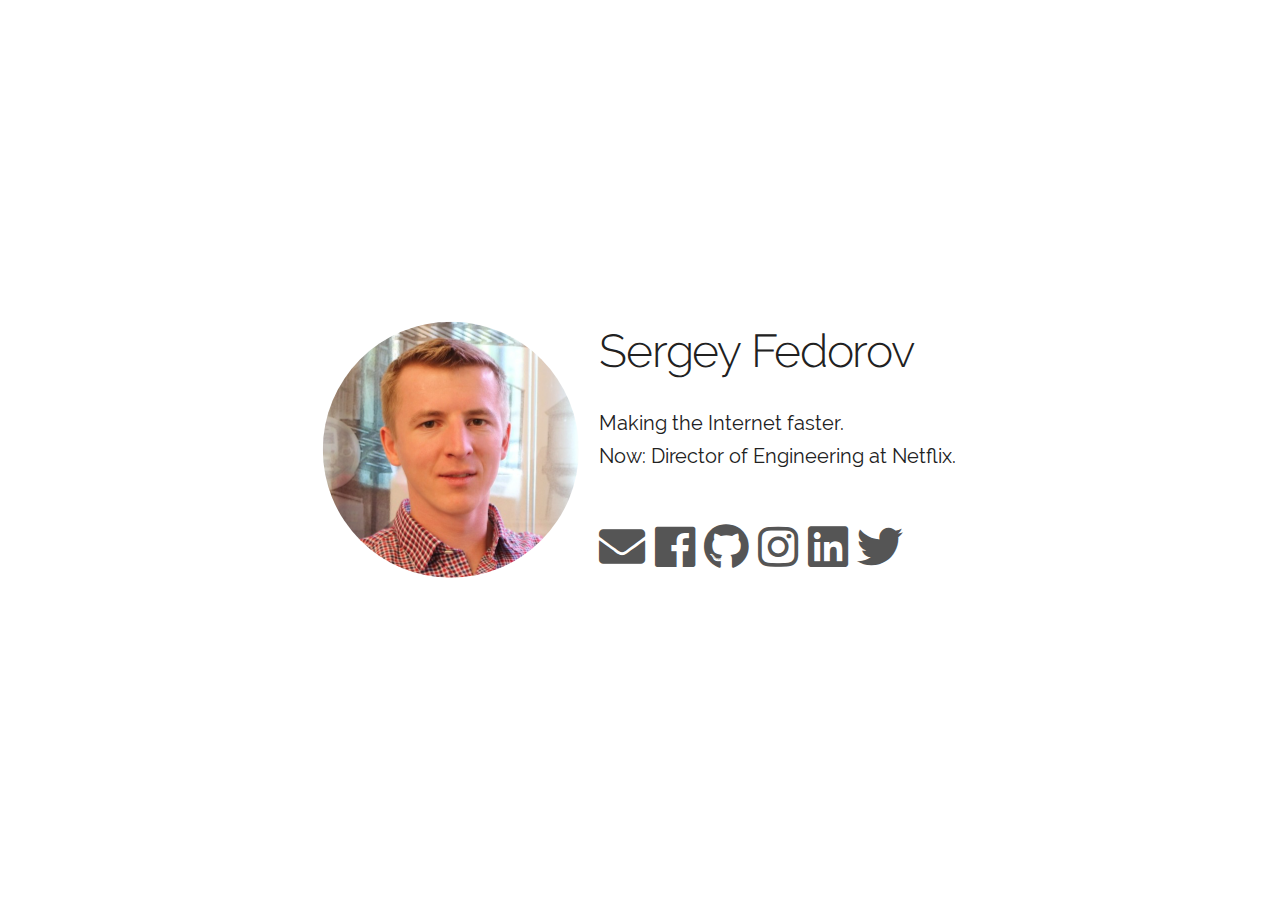
==== public/index.html @ b56c806e "Add a netlify config" ====
<!DOCTYPE HTML>
<html lang="en">
<head>
	<meta name="generator" content="Hugo 0.70.0" />
  <meta charset="utf-8">
  <title>Sergey Fedorov · Home Page</title>
  <meta name="description" content="Sergey Fedorov">
  <meta name="author" content="Sergey Fedorov">
  <meta name="viewport" content="width=device-width, initial-scale=1">
  <link rel="stylesheet" href="css/fonts.css" type="text/css">
  <link rel="stylesheet" href="css/normalize.css">
  <link rel="stylesheet" href="css/all.min.css">
  <link rel="stylesheet" href="css/vncnt.css">
  
   

  <link rel="shortcut icon" href="./img/favicon.ico">
</head>
<body>
  <div class="landingpage">
    <div class="grid-container fivetoseven" role="main">
      <div class="item" aria-label="Avatar">
        <section id="avatar">
          <img class="avatar" src="img/avatar.jpeg" alt="avatar.jpeg">
        </section>
      </div>
      <div class="grid-container full autocenter">
        <section id="bio" aria-label="Biography">
          <h1 class="h3-like" aria-level="1" aria-label="Name">Sergey Fedorov</h1>
          <p class="reset-margin" title="About" aria-label="About">Making the Internet faster.<br>
Now: Director of Engineering at Netflix.</p>
        </section>
        <section id="contact" aria-label="Contact">
          <div class="icons" aria-label="Links">
          <h2 class="h3-like" aria-label="Link Icons">
            <a class="icon" href="mailto:sfedrv@gmail.com" target="_blank" rel="noopener me">
              <i class="fas fa-envelope" title="email" aria-label="Send email."></i>
            </a>
            <a class="icon" href="https://www.facebook.com/sergey.y.fedorov" target="_blank" rel="noopener me">
              <i class="fab fa-facebook" title="facebook" aria-label="Go to facebook."></i>
            </a><a class="icon" href="https://github.com/sfedr" target="_blank" rel="noopener me">
              <i class="fab fa-github" title="github" aria-label="Go to github."></i>
            </a><a class="icon" href="https://instagram.com/didnothappen" target="_blank" rel="noopener me">
              <i class="fab fa-instagram" title="instagram" aria-label="Go to instagram."></i>
            </a><a class="icon" href="https://www.linkedin.com/in/sfedov/" target="_blank" rel="noopener me">
              <i class="fab fa-linkedin" title="linkedin" aria-label="Go to linkedin."></i>
            </a><a class="icon" href="https://twitter.com/sfedov" target="_blank" rel="noopener me">
              <i class="fab fa-twitter" title="twitter" aria-label="Go to twitter."></i>
            </a>
          </h2>
          </div>
        </section>
      </div>
    </div>
  </div>
</body>
</html>
---- public/css/fonts.css ----
/* raleway-300 - latin-ext_latin */
@font-face {
  font-family: 'Raleway';
  font-style: normal;
  font-weight: 300;
  src: local('Raleway Light'), local('Raleway-Light'),
       url('../fonts/raleway-v11-latin-ext_latin-300.woff2') format('woff2'), /* Chrome 26+, Opera 23+, Firefox 39+ */
       url('../fonts/raleway-v11-latin-ext_latin-300.woff') format('woff'); /* Chrome 6+, Firefox 3.6+, IE 9+, Safari 5.1+ */
}

/* raleway-regular - latin-ext_latin */
@font-face {
  font-family: 'Raleway';
  font-style: normal;
  font-weight: 400;
  src: local('Raleway'), local('Raleway-Regular'),
       url('../fonts/raleway-v11-latin-ext_latin-regular.woff2') format('woff2'), /* Chrome 26+, Opera 23+, Firefox 39+ */
       url('../fonts/raleway-v11-latin-ext_latin-regular.woff') format('woff'); /* Chrome 6+, Firefox 3.6+, IE 9+, Safari 5.1+ */
}

/* raleway-600 - latin-ext_latin */
@font-face {
  font-family: 'Raleway';
  font-style: normal;
  font-weight: 600;
  src: local('Raleway SemiBold'), local('Raleway-SemiBold'),
       url('../fonts/raleway-v11-latin-ext_latin-600.woff2') format('woff2'), /* Chrome 26+, Opera 23+, Firefox 39+ */
       url('../fonts/raleway-v11-latin-ext_latin-600.woff') format('woff'); /* Chrome 6+, Firefox 3.6+, IE 9+, Safari 5.1+ */
}
---- public/css/vncnt.css ----
/*
* vncnt.css
* Copyright 2017-2019, Vincent von Schelm
* vncnt.eu
* Free to use under the MIT license.
* http://www.opensource.org/licenses/mit-license.php
* 
* This file expects to inherit a ton of stuff from barebones.css
*/

/* Media Queries
–––––––––––––––––––––––––––––––––––––––––––––––––– */
/*
* Note: The best way to structure the use of media queries is to create the queries
* near the relevant code. For example, if you wanted to change the styles for buttons
* on small devices, paste the mobile query code up in the buttons section and style it
* there.
*/
@import url('barebones.css');

@media screen and (prefers-color-scheme: dark) {
  :root {
    /* dark theme: light background, dark text, blue accent */
    --theme-hue: 0;         /* black */
    --accent-hue: 194;      /* blue */

    --text-color-richer: hsl(var(--theme-hue), 0%, 95%);  /*     */
    --text-color-normal: hsl(var(--theme-hue), 0%, 80%);  /* text color; button:hover:focus color */
    --text-color-softer: hsl(var(--theme-hue), 0%, 67%);  /* button color; button:hover border */

    --accent-color: hsl(var(--accent-hue), 76%, 49%);         /* link; button-primary bg+border; textarea,select:focus border */
    --accent-color-hover: hsl(var(--accent-hue), 86%, 57%);   /* link hover; button-primary:hover:focus bg+border */

    --border-color: hsl(var(--theme-hue), 0%, 27%);           /* button border */
    --border-color-softer: hsl(var(--theme-hue), 0%, 20%);    /* textarea,select,code,td,hr border   */
  
    --background-color: hsl(var(--theme-hue), 0%, 12%);       /* body background; textarea,select background */
    --background-color-softer: hsl(var(--theme-hue), 0%, 18%);
    --code-background: hsl(var(--theme-hue), 0%, 5%);         /* code background*/

    --button-primary-color: white;
  }
  
  img.value-img {
    filter: invert(0.8);
  }
  img {
    opacity: .80;
    transition: opacity .5s ease-in-out;
  }
  img:hover {
    opacity: 1;
  }
}

h1.h3-like, h2.h3-like {
  font-size: 3.0rem;
  line-height: 1.3;
  letter-spacing: -.1rem;
}

.landingpage, .error404 {
  position: absolute;
  top: 50%;
  left: 50%;
  margin-right: -50%;
  transform: translate(-50%, -50%);
  max-width: 90%;
}

.error404 {
  text-transform: uppercase;
  text-align: center;
}

p.reset-margin {
  margin-bottom: 1rem; /*skeleton.css: 2.5rem*/
}

.avatar {
  width: 20rem;
  border-radius: 50%;
  -webkit-border-radius: 50%;
  -moz-border-radius: 50%; 
  max-width: 60%;
  box-sizing: border-box;
  display: block;
  margin: auto;
}

.autocenter {
  text-align: center;
}

.icons {
  bottom: 0;
}

.icons h2, h3 {
  margin-bottom: 0;
}

.icon {
  text-rendering: geometricPrecision !important;
  text-decoration: none;
  border-bottom: none;
  position: relative;
  color: #555555;
}

/* Larger than mobile (default point when grid becomes active) */
@media (min-width: 600px) {
  h1.h3-like, h2.h3-like {
    font-size: 3.6rem;
  }
    
  .grid-container.fivetoseven {
    grid-template-columns: 5fr 7fr;
  }
  
  .item {
    align-self: center;
  }

  .landingpage, .error404 {
    position: absolute;
    top: 50%;
    left: 50%;
    margin-right: -50%;
    transform: translate(-50%, -50%);
    max-width: 75%;
  }

  .avatar {
    max-width: 200%;
    box-sizing: border-box;
    float: right;
  }
  
  .autocenter {
    text-align: left;
    padding: 0 0;
  }
} 

/* Larger than phablet */
@media (min-width: 900px) {
  html {
    --base-font-size: 80%;
  }
  
  p.reset-margin {
    margin-bottom: 2rem; /*skeleton.css: 2.5rem*/
  }
}

/* Larger than tablet */
@media (min-width: 1200px) {}
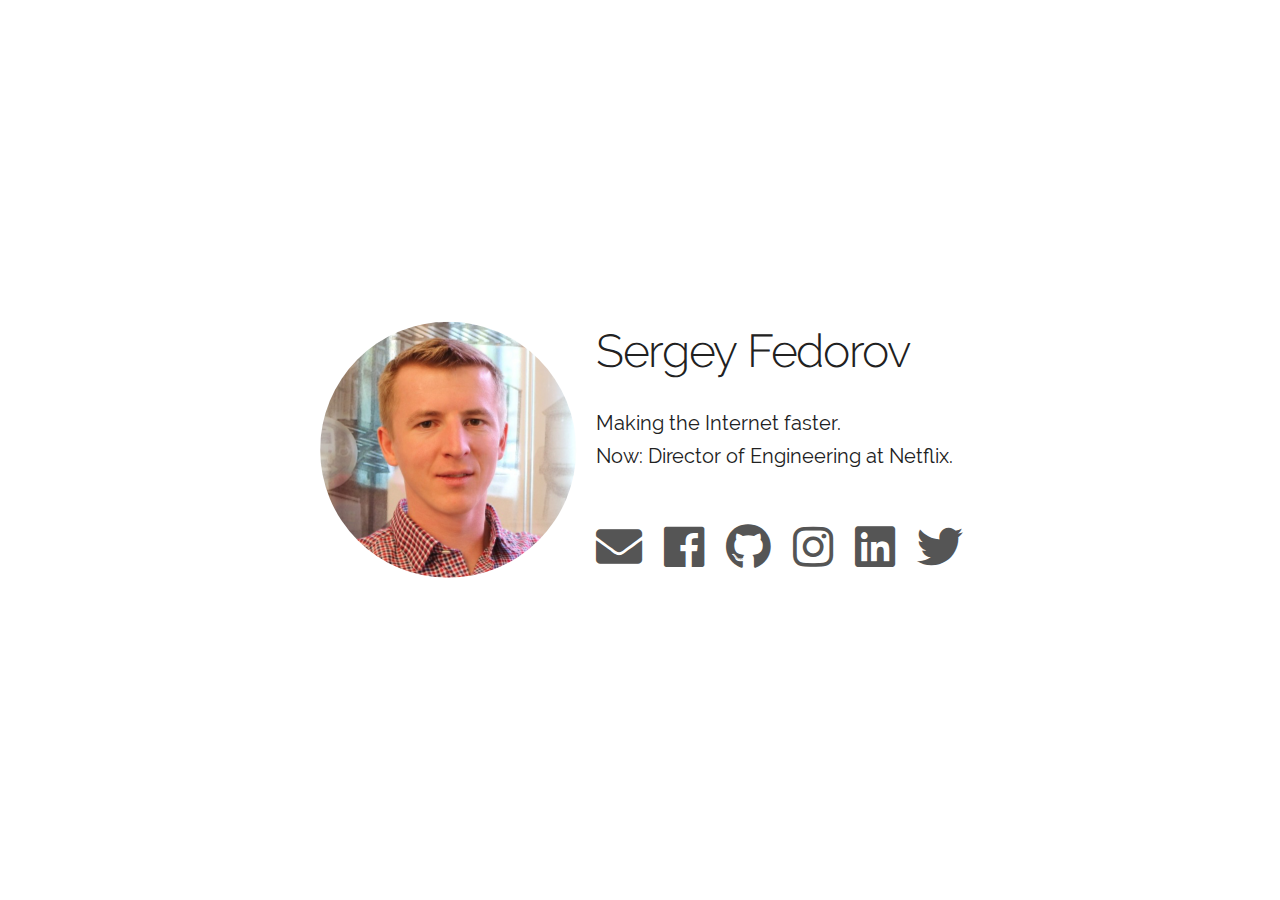
==== commit 16fafb26: "Improve icons styles" ====
--- a/public/index.html
+++ b/public/index.html
@@ -10,7 +10,7 @@
   <link rel="stylesheet" href="css/fonts.css" type="text/css">
   <link rel="stylesheet" href="css/normalize.css">
   <link rel="stylesheet" href="css/all.min.css">
-  <link rel="stylesheet" href="css/vncnt.css">
+  <link rel="stylesheet" href="css/sfedov.css">
   
    
 
--- a/public/css/sfedov.css
+++ b/public/css/sfedov.css
@@ -0,0 +1,159 @@
+/*
+* vncnt.css
+* Copyright 2017-2019, Vincent von Schelm
+* vncnt.eu
+* Free to use under the MIT license.
+* http://www.opensource.org/licenses/mit-license.php
+* 
+* This file expects to inherit a ton of stuff from barebones.css
+*/
+
+/* Media Queries
+–––––––––––––––––––––––––––––––––––––––––––––––––– */
+/*
+* Note: The best way to structure the use of media queries is to create the queries
+* near the relevant code. For example, if you wanted to change the styles for buttons
+* on small devices, paste the mobile query code up in the buttons section and style it
+* there.
+*/
+@import url('barebones.css');
+
+@media screen and (prefers-color-scheme: dark) {
+  :root {
+    /* dark theme: light background, dark text, blue accent */
+    --theme-hue: 0;         /* black */
+    --accent-hue: 194;      /* blue */
+
+    --text-color-richer: hsl(var(--theme-hue), 0%, 95%);  /*     */
+    --text-color-normal: hsl(var(--theme-hue), 0%, 80%);  /* text color; button:hover:focus color */
+    --text-color-softer: hsl(var(--theme-hue), 0%, 67%);  /* button color; button:hover border */
+
+    --accent-color: hsl(var(--accent-hue), 76%, 49%);         /* link; button-primary bg+border; textarea,select:focus border */
+    --accent-color-hover: hsl(var(--accent-hue), 86%, 57%);   /* link hover; button-primary:hover:focus bg+border */
+
+    --border-color: hsl(var(--theme-hue), 0%, 27%);           /* button border */
+    --border-color-softer: hsl(var(--theme-hue), 0%, 20%);    /* textarea,select,code,td,hr border   */
+  
+    --background-color: hsl(var(--theme-hue), 0%, 12%);       /* body background; textarea,select background */
+    --background-color-softer: hsl(var(--theme-hue), 0%, 18%);
+    --code-background: hsl(var(--theme-hue), 0%, 5%);         /* code background*/
+
+    --button-primary-color: white;
+  }
+  
+  img.value-img {
+    filter: invert(0.8);
+  }
+  img {
+    opacity: .80;
+    transition: opacity .5s ease-in-out;
+  }
+  img:hover {
+    opacity: 1;
+  }
+}
+
+h1.h3-like, h2.h3-like {
+  font-size: 3.0rem;
+  line-height: 1.3;
+  letter-spacing: -.1rem;
+}
+
+.landingpage, .error404 {
+  position: absolute;
+  top: 50%;
+  left: 50%;
+  margin-right: -50%;
+  transform: translate(-50%, -50%);
+  max-width: 90%;
+}
+
+.error404 {
+  text-transform: uppercase;
+  text-align: center;
+}
+
+p.reset-margin {
+  margin-bottom: 1rem; /*skeleton.css: 2.5rem*/
+}
+
+.avatar {
+  width: 20rem;
+  border-radius: 50%;
+  -webkit-border-radius: 50%;
+  -moz-border-radius: 50%; 
+  max-width: 60%;
+  box-sizing: border-box;
+  display: block;
+  margin: auto;
+}
+
+.autocenter {
+  text-align: center;
+}
+
+.icons {
+  bottom: 0;
+}
+
+.icons h2, h3 {
+  margin-bottom: 0;
+}
+
+.icon {
+  text-rendering: geometricPrecision !important;
+  text-decoration: none;
+  border-bottom: none;
+  position: relative;
+  color: #555555;
+  margin-right: 1rem;
+}
+
+/* Larger than mobile (default point when grid becomes active) */
+@media (min-width: 600px) {
+  h1.h3-like, h2.h3-like {
+    font-size: 3.6rem;
+  }
+    
+  .grid-container.fivetoseven {
+    grid-template-columns: 5fr 7fr;
+  }
+  
+  .item {
+    align-self: center;
+  }
+
+  .landingpage, .error404 {
+    position: absolute;
+    top: 50%;
+    left: 50%;
+    margin-right: -50%;
+    transform: translate(-50%, -50%);
+    max-width: 75%;
+  }
+
+  .avatar {
+    max-width: 200%;
+    box-sizing: border-box;
+    float: right;
+  }
+  
+  .autocenter {
+    text-align: left;
+    padding: 0 0;
+  }
+} 
+
+/* Larger than phablet */
+@media (min-width: 900px) {
+  html {
+    --base-font-size: 80%;
+  }
+  
+  p.reset-margin {
+    margin-bottom: 2rem; /*skeleton.css: 2.5rem*/
+  }
+}
+
+/* Larger than tablet */
+@media (min-width: 1200px) {}
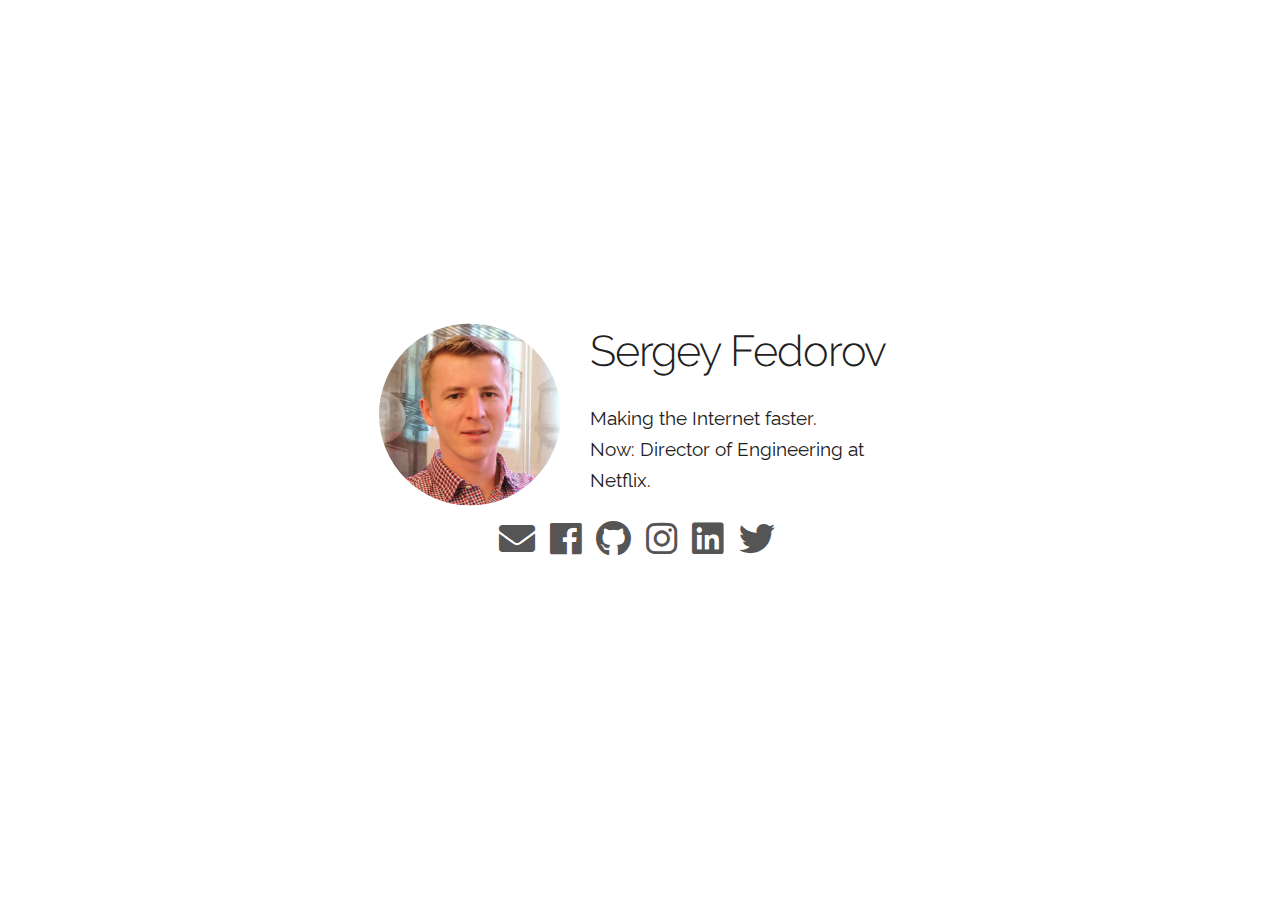
==== commit c7eb9a88: "Updated to a dedicated theme, cleanup" ====
--- a/public/index.html
+++ b/public/index.html
@@ -1,57 +1,101 @@
 <!DOCTYPE HTML>
+
 <html lang="en">
-<head>
-	<meta name="generator" content="Hugo 0.70.0" />
-  <meta charset="utf-8">
-  <title>Sergey Fedorov · Home Page</title>
-  <meta name="description" content="Sergey Fedorov">
-  <meta name="author" content="Sergey Fedorov">
-  <meta name="viewport" content="width=device-width, initial-scale=1">
-  <link rel="stylesheet" href="css/fonts.css" type="text/css">
-  <link rel="stylesheet" href="css/normalize.css">
-  <link rel="stylesheet" href="css/all.min.css">
-  <link rel="stylesheet" href="css/sfedov.css">
-  
-   
 
-  <link rel="shortcut icon" href="./img/favicon.ico">
+
+    <head>
+	<meta name="generator" content="Hugo 0.72.0" /><script src="/livereload.js?port=1313&mindelay=10&v=2" data-no-instant defer></script>
+
+    <title>Sergey Fedorov · Home Page</title>
+
+    
+
+    <link rel="shortcut icon" href="./img/favicon.ico">
+
+
+    <meta charset="utf-8">
+
+
+    <meta name="description" content="Sergey Fedorov">
+
+
+
+    <meta name="author" content="Sergey Fedorov">
+
+    <meta name="viewport" content="width=device-width, initial-scale=1">
+
+
+
+
+
+
+
+
+
+
+
+<link rel="stylesheet"
+      href="./css/bundle.min.3f968b37f10cc23c290ddf2f7fff957179ef3095d8ad159da4290495b388ef72.css"
+      integrity="sha256-P5aLN/EMwjwpDd8vf/&#43;VcXnvMJXYrRWdpCkElbOI73I=">
+    
 </head>
-<body>
-  <div class="landingpage">
-    <div class="grid-container fivetoseven" role="main">
-      <div class="item" aria-label="Avatar">
-        <section id="avatar">
-          <img class="avatar" src="img/avatar.jpeg" alt="avatar.jpeg">
-        </section>
-      </div>
-      <div class="grid-container full autocenter">
-        <section id="bio" aria-label="Biography">
-          <h1 class="h3-like" aria-level="1" aria-label="Name">Sergey Fedorov</h1>
-          <p class="reset-margin" title="About" aria-label="About">Making the Internet faster.<br>
+
+
+    <body>
+        <div class="home-container centered">
+            <div class="row">
+                <div class="col avatar-container" aria-label="Avatar">
+                    <section>
+                        <img class="avatar" src="./img/avatar.jpeg" alt="avatar.jpeg">
+                    </section>
+                </div>
+                <div class="col title-container bio-align">
+                    <section aria-label="Biography">
+                        <h3 aria-label="Name">Sergey Fedorov</h3>
+                        <p class="reset-margin" title="About" aria-label="About">
+                            <p>Making the Internet faster.<br>
 Now: Director of Engineering at Netflix.</p>
-        </section>
-        <section id="contact" aria-label="Contact">
-          <div class="icons" aria-label="Links">
-          <h2 class="h3-like" aria-label="Link Icons">
-            <a class="icon" href="mailto:sfedrv@gmail.com" target="_blank" rel="noopener me">
-              <i class="fas fa-envelope" title="email" aria-label="Send email."></i>
-            </a>
-            <a class="icon" href="https://www.facebook.com/sergey.y.fedorov" target="_blank" rel="noopener me">
-              <i class="fab fa-facebook" title="facebook" aria-label="Go to facebook."></i>
-            </a><a class="icon" href="https://github.com/sfedr" target="_blank" rel="noopener me">
-              <i class="fab fa-github" title="github" aria-label="Go to github."></i>
-            </a><a class="icon" href="https://instagram.com/didnothappen" target="_blank" rel="noopener me">
-              <i class="fab fa-instagram" title="instagram" aria-label="Go to instagram."></i>
-            </a><a class="icon" href="https://www.linkedin.com/in/sfedov/" target="_blank" rel="noopener me">
-              <i class="fab fa-linkedin" title="linkedin" aria-label="Go to linkedin."></i>
-            </a><a class="icon" href="https://twitter.com/sfedov" target="_blank" rel="noopener me">
-              <i class="fab fa-twitter" title="twitter" aria-label="Go to twitter."></i>
-            </a>
-          </h2>
-          </div>
-        </section>
-      </div>
-    </div>
-  </div>
-</body>
+
+                        </p>
+                    </section>
+                </div>
+            </div>
+
+            <div class="row col">
+                <section aria-label="Contact">
+                    <div class="icons autocenter" aria-label="Links">
+                        <h4 aria-label="Link Icons">
+                        
+                            <a class="icon" href="mailto:sfedrv@gmail.com" target="_blank" rel="noopener me">
+                                <i class="fas fa-envelope" title="email" aria-label="Send email."></i>
+                            </a>
+                        
+                        
+                            <a class="icon" href="https://www.facebook.com/sergey.y.fedorov" target="_blank" rel="noopener me">
+                                <i class="fab fa-facebook" title="facebook" aria-label="Go to facebook."></i>
+                            </a>
+                        
+                            <a class="icon" href="https://github.com/sfedr" target="_blank" rel="noopener me">
+                                <i class="fab fa-github" title="github" aria-label="Go to github."></i>
+                            </a>
+                        
+                            <a class="icon" href="https://instagram.com/didnothappen" target="_blank" rel="noopener me">
+                                <i class="fab fa-instagram" title="instagram" aria-label="Go to instagram."></i>
+                            </a>
+                        
+                            <a class="icon" href="https://www.linkedin.com/in/sfedov/" target="_blank" rel="noopener me">
+                                <i class="fab fa-linkedin" title="linkedin" aria-label="Go to linkedin."></i>
+                            </a>
+                        
+                            <a class="icon" href="https://twitter.com/sfedov" target="_blank" rel="noopener me">
+                                <i class="fab fa-twitter" title="twitter" aria-label="Go to twitter."></i>
+                            </a>
+                        
+                        </h4>
+                    </div>
+                </section>
+            </div>
+        </div>
+    </body>
+
 </html>
--- a/public/css/bundle.min.3f968b37f10cc23c290ddf2f7fff957179ef3095d8ad159da4290495b388ef72.css
+++ b/public/css/bundle.min.3f968b37f10cc23c290ddf2f7fff957179ef3095d8ad159da4290495b388ef72.css
@@ -0,0 +1,2 @@
+@font-face{font-family:raleway;font-style:normal;font-weight:300;src:local('Raleway Light'),local('Raleway-Light'),url(../fonts/raleway-v11-latin-ext_latin-300.woff2)format('woff2'),url(../fonts/raleway-v11-latin-ext_latin-300.woff)format('woff')}@font-face{font-family:raleway;font-style:normal;font-weight:400;src:local('Raleway'),local('Raleway-Regular'),url(../fonts/raleway-v11-latin-ext_latin-regular.woff2)format('woff2'),url(../fonts/raleway-v11-latin-ext_latin-regular.woff)format('woff')}@font-face{font-family:raleway;font-style:normal;font-weight:600;src:local('Raleway SemiBold'),local('Raleway-SemiBold'),url(../fonts/raleway-v11-latin-ext_latin-600.woff2)format('woff2'),url(../fonts/raleway-v11-latin-ext_latin-600.woff)format('woff')}/*!* Font Awesome Free 5.5.0 by @fontawesome - https://fontawesome.com
+* License - https://fontawesome.com/license/free (Icons: CC BY 4.0, Fonts: SIL OFL 1.1, Code: MIT License)*/.fa,.fab,.fal,.far,.fas{-moz-osx-font-smoothing:grayscale;-webkit-font-smoothing:antialiased;display:inline-block;font-style:normal;font-variant:normal;text-rendering:auto;line-height:1}.fa-lg{font-size:1.33333em;line-height:.75em;vertical-align:-.0667em}.fa-xs{font-size:.75em}.fa-sm{font-size:.875em}.fa-1x{font-size:1em}.fa-2x{font-size:2em}.fa-3x{font-size:3em}.fa-4x{font-size:4em}.fa-5x{font-size:5em}.fa-6x{font-size:6em}.fa-7x{font-size:7em}.fa-8x{font-size:8em}.fa-9x{font-size:9em}.fa-10x{font-size:10em}.fa-fw{text-align:center;width:1.25em}.fa-ul{list-style-type:none;margin-left:2.5em;padding-left:0}.fa-ul>li{position:relative}.fa-li{left:-2em;position:absolute;text-align:center;width:2em;line-height:inherit}.fa-border{border:.08em solid #eee;border-radius:.1em;padding:.2em .25em .15em}.fa-pull-left{float:left}.fa-pull-right{float:right}.fa.fa-pull-left,.fab.fa-pull-left,.fal.fa-pull-left,.far.fa-pull-left,.fas.fa-pull-left{margin-right:.3em}.fa.fa-pull-right,.fab.fa-pull-right,.fal.fa-pull-right,.far.fa-pull-right,.fas.fa-pull-right{margin-left:.3em}.fa-spin{animation:fa-spin 2s infinite linear}.fa-pulse{animation:fa-spin 1s infinite steps(8)}@keyframes fa-spin{0%{transform:rotate(0deg)}to{transform:rotate(1turn)}}.fa-rotate-90{-ms-filter:"progid:DXImageTransform.Microsoft.BasicImage(rotation=1)";transform:rotate(90deg)}.fa-rotate-180{-ms-filter:"progid:DXImageTransform.Microsoft.BasicImage(rotation=2)";transform:rotate(180deg)}.fa-rotate-270{-ms-filter:"progid:DXImageTransform.Microsoft.BasicImage(rotation=3)";transform:rotate(270deg)}.fa-flip-horizontal{-ms-filter:"progid:DXImageTransform.Microsoft.BasicImage(rotation=0, mirror=1)";transform:scaleX(-1)}.fa-flip-vertical{transform:scaleY(-1)}.fa-flip-horizontal.fa-flip-vertical,.fa-flip-vertical{-ms-filter:"progid:DXImageTransform.Microsoft.BasicImage(rotation=2, mirror=1)"}.fa-flip-horizontal.fa-flip-vertical{transform:scale(-1)}:root .fa-flip-horizontal,:root .fa-flip-vertical,:root .fa-rotate-90,:root .fa-rotate-180,:root .fa-rotate-270{-webkit-filter:none;filter:none}.fa-stack{display:inline-block;height:2em;line-height:2em;position:relative;vertical-align:middle;width:2.5em}.fa-stack-1x,.fa-stack-2x{left:0;position:absolute;text-align:center;width:100%}.fa-stack-1x{line-height:inherit}.fa-stack-2x{font-size:2em}.fa-inverse{color:#fff}.fa-500px:before{content:"\f26e"}.fa-accessible-icon:before{content:"\f368"}.fa-accusoft:before{content:"\f369"}.fa-acquisitions-incorporated:before{content:"\f6af"}.fa-ad:before{content:"\f641"}.fa-address-book:before{content:"\f2b9"}.fa-address-card:before{content:"\f2bb"}.fa-adjust:before{content:"\f042"}.fa-adn:before{content:"\f170"}.fa-adversal:before{content:"\f36a"}.fa-affiliatetheme:before{content:"\f36b"}.fa-air-freshener:before{content:"\f5d0"}.fa-algolia:before{content:"\f36c"}.fa-align-center:before{content:"\f037"}.fa-align-justify:before{content:"\f039"}.fa-align-left:before{content:"\f036"}.fa-align-right:before{content:"\f038"}.fa-alipay:before{content:"\f642"}.fa-allergies:before{content:"\f461"}.fa-amazon:before{content:"\f270"}.fa-amazon-pay:before{content:"\f42c"}.fa-ambulance:before{content:"\f0f9"}.fa-american-sign-language-interpreting:before{content:"\f2a3"}.fa-amilia:before{content:"\f36d"}.fa-anchor:before{content:"\f13d"}.fa-android:before{content:"\f17b"}.fa-angellist:before{content:"\f209"}.fa-angle-double-down:before{content:"\f103"}.fa-angle-double-left:before{content:"\f100"}.fa-angle-double-right:before{content:"\f101"}.fa-angle-double-up:before{content:"\f102"}.fa-angle-down:before{content:"\f107"}.fa-angle-left:before{content:"\f104"}.fa-angle-right:before{content:"\f105"}.fa-angle-up:before{content:"\f106"}.fa-angry:before{content:"\f556"}.fa-angrycreative:before{content:"\f36e"}.fa-angular:before{content:"\f420"}.fa-ankh:before{content:"\f644"}.fa-app-store:before{content:"\f36f"}.fa-app-store-ios:before{content:"\f370"}.fa-apper:before{content:"\f371"}.fa-apple:before{content:"\f179"}.fa-apple-alt:before{content:"\f5d1"}.fa-apple-pay:before{content:"\f415"}.fa-archive:before{content:"\f187"}.fa-archway:before{content:"\f557"}.fa-arrow-alt-circle-down:before{content:"\f358"}.fa-arrow-alt-circle-left:before{content:"\f359"}.fa-arrow-alt-circle-right:before{content:"\f35a"}.fa-arrow-alt-circle-up:before{content:"\f35b"}.fa-arrow-circle-down:before{content:"\f0ab"}.fa-arrow-circle-left:before{content:"\f0a8"}.fa-arrow-circle-right:before{content:"\f0a9"}.fa-arrow-circle-up:before{content:"\f0aa"}.fa-arrow-down:before{content:"\f063"}.fa-arrow-left:before{content:"\f060"}.fa-arrow-right:before{content:"\f061"}.fa-arrow-up:before{content:"\f062"}.fa-arrows-alt:before{content:"\f0b2"}.fa-arrows-alt-h:before{content:"\f337"}.fa-arrows-alt-v:before{content:"\f338"}.fa-assistive-listening-systems:before{content:"\f2a2"}.fa-asterisk:before{content:"\f069"}.fa-asymmetrik:before{content:"\f372"}.fa-at:before{content:"\f1fa"}.fa-atlas:before{content:"\f558"}.fa-atom:before{content:"\f5d2"}.fa-audible:before{content:"\f373"}.fa-audio-description:before{content:"\f29e"}.fa-autoprefixer:before{content:"\f41c"}.fa-avianex:before{content:"\f374"}.fa-aviato:before{content:"\f421"}.fa-award:before{content:"\f559"}.fa-aws:before{content:"\f375"}.fa-backspace:before{content:"\f55a"}.fa-backward:before{content:"\f04a"}.fa-balance-scale:before{content:"\f24e"}.fa-ban:before{content:"\f05e"}.fa-band-aid:before{content:"\f462"}.fa-bandcamp:before{content:"\f2d5"}.fa-barcode:before{content:"\f02a"}.fa-bars:before{content:"\f0c9"}.fa-baseball-ball:before{content:"\f433"}.fa-basketball-ball:before{content:"\f434"}.fa-bath:before{content:"\f2cd"}.fa-battery-empty:before{content:"\f244"}.fa-battery-full:before{content:"\f240"}.fa-battery-half:before{content:"\f242"}.fa-battery-quarter:before{content:"\f243"}.fa-battery-three-quarters:before{content:"\f241"}.fa-bed:before{content:"\f236"}.fa-beer:before{content:"\f0fc"}.fa-behance:before{content:"\f1b4"}.fa-behance-square:before{content:"\f1b5"}.fa-bell:before{content:"\f0f3"}.fa-bell-slash:before{content:"\f1f6"}.fa-bezier-curve:before{content:"\f55b"}.fa-bible:before{content:"\f647"}.fa-bicycle:before{content:"\f206"}.fa-bimobject:before{content:"\f378"}.fa-binoculars:before{content:"\f1e5"}.fa-birthday-cake:before{content:"\f1fd"}.fa-bitbucket:before{content:"\f171"}.fa-bitcoin:before{content:"\f379"}.fa-bity:before{content:"\f37a"}.fa-black-tie:before{content:"\f27e"}.fa-blackberry:before{content:"\f37b"}.fa-blender:before{content:"\f517"}.fa-blender-phone:before{content:"\f6b6"}.fa-blind:before{content:"\f29d"}.fa-blogger:before{content:"\f37c"}.fa-blogger-b:before{content:"\f37d"}.fa-bluetooth:before{content:"\f293"}.fa-bluetooth-b:before{content:"\f294"}.fa-bold:before{content:"\f032"}.fa-bolt:before{content:"\f0e7"}.fa-bomb:before{content:"\f1e2"}.fa-bone:before{content:"\f5d7"}.fa-bong:before{content:"\f55c"}.fa-book:before{content:"\f02d"}.fa-book-dead:before{content:"\f6b7"}.fa-book-open:before{content:"\f518"}.fa-book-reader:before{content:"\f5da"}.fa-bookmark:before{content:"\f02e"}.fa-bowling-ball:before{content:"\f436"}.fa-box:before{content:"\f466"}.fa-box-open:before{content:"\f49e"}.fa-boxes:before{content:"\f468"}.fa-braille:before{content:"\f2a1"}.fa-brain:before{content:"\f5dc"}.fa-briefcase:before{content:"\f0b1"}.fa-briefcase-medical:before{content:"\f469"}.fa-broadcast-tower:before{content:"\f519"}.fa-broom:before{content:"\f51a"}.fa-brush:before{content:"\f55d"}.fa-btc:before{content:"\f15a"}.fa-bug:before{content:"\f188"}.fa-building:before{content:"\f1ad"}.fa-bullhorn:before{content:"\f0a1"}.fa-bullseye:before{content:"\f140"}.fa-burn:before{content:"\f46a"}.fa-buromobelexperte:before{content:"\f37f"}.fa-bus:before{content:"\f207"}.fa-bus-alt:before{content:"\f55e"}.fa-business-time:before{content:"\f64a"}.fa-buysellads:before{content:"\f20d"}.fa-calculator:before{content:"\f1ec"}.fa-calendar:before{content:"\f133"}.fa-calendar-alt:before{content:"\f073"}.fa-calendar-check:before{content:"\f274"}.fa-calendar-minus:before{content:"\f272"}.fa-calendar-plus:before{content:"\f271"}.fa-calendar-times:before{content:"\f273"}.fa-camera:before{content:"\f030"}.fa-camera-retro:before{content:"\f083"}.fa-campground:before{content:"\f6bb"}.fa-cannabis:before{content:"\f55f"}.fa-capsules:before{content:"\f46b"}.fa-car:before{content:"\f1b9"}.fa-car-alt:before{content:"\f5de"}.fa-car-battery:before{content:"\f5df"}.fa-car-crash:before{content:"\f5e1"}.fa-car-side:before{content:"\f5e4"}.fa-caret-down:before{content:"\f0d7"}.fa-caret-left:before{content:"\f0d9"}.fa-caret-right:before{content:"\f0da"}.fa-caret-square-down:before{content:"\f150"}.fa-caret-square-left:before{content:"\f191"}.fa-caret-square-right:before{content:"\f152"}.fa-caret-square-up:before{content:"\f151"}.fa-caret-up:before{content:"\f0d8"}.fa-cart-arrow-down:before{content:"\f218"}.fa-cart-plus:before{content:"\f217"}.fa-cat:before{content:"\f6be"}.fa-cc-amazon-pay:before{content:"\f42d"}.fa-cc-amex:before{content:"\f1f3"}.fa-cc-apple-pay:before{content:"\f416"}.fa-cc-diners-club:before{content:"\f24c"}.fa-cc-discover:before{content:"\f1f2"}.fa-cc-jcb:before{content:"\f24b"}.fa-cc-mastercard:before{content:"\f1f1"}.fa-cc-paypal:before{content:"\f1f4"}.fa-cc-stripe:before{content:"\f1f5"}.fa-cc-visa:before{content:"\f1f0"}.fa-centercode:before{content:"\f380"}.fa-certificate:before{content:"\f0a3"}.fa-chair:before{content:"\f6c0"}.fa-chalkboard:before{content:"\f51b"}.fa-chalkboard-teacher:before{content:"\f51c"}.fa-charging-station:before{content:"\f5e7"}.fa-chart-area:before{content:"\f1fe"}.fa-chart-bar:before{content:"\f080"}.fa-chart-line:before{content:"\f201"}.fa-chart-pie:before{content:"\f200"}.fa-check:before{content:"\f00c"}.fa-check-circle:before{content:"\f058"}.fa-check-double:before{content:"\f560"}.fa-check-square:before{content:"\f14a"}.fa-chess:before{content:"\f439"}.fa-chess-bishop:before{content:"\f43a"}.fa-chess-board:before{content:"\f43c"}.fa-chess-king:before{content:"\f43f"}.fa-chess-knight:before{content:"\f441"}.fa-chess-pawn:before{content:"\f443"}.fa-chess-queen:before{content:"\f445"}.fa-chess-rook:before{content:"\f447"}.fa-chevron-circle-down:before{content:"\f13a"}.fa-chevron-circle-left:before{content:"\f137"}.fa-chevron-circle-right:before{content:"\f138"}.fa-chevron-circle-up:before{content:"\f139"}.fa-chevron-down:before{content:"\f078"}.fa-chevron-left:before{content:"\f053"}.fa-chevron-right:before{content:"\f054"}.fa-chevron-up:before{content:"\f077"}.fa-child:before{content:"\f1ae"}.fa-chrome:before{content:"\f268"}.fa-church:before{content:"\f51d"}.fa-circle:before{content:"\f111"}.fa-circle-notch:before{content:"\f1ce"}.fa-city:before{content:"\f64f"}.fa-clipboard:before{content:"\f328"}.fa-clipboard-check:before{content:"\f46c"}.fa-clipboard-list:before{content:"\f46d"}.fa-clock:before{content:"\f017"}.fa-clone:before{content:"\f24d"}.fa-closed-captioning:before{content:"\f20a"}.fa-cloud:before{content:"\f0c2"}.fa-cloud-download-alt:before{content:"\f381"}.fa-cloud-meatball:before{content:"\f73b"}.fa-cloud-moon:before{content:"\f6c3"}.fa-cloud-moon-rain:before{content:"\f73c"}.fa-cloud-rain:before{content:"\f73d"}.fa-cloud-showers-heavy:before{content:"\f740"}.fa-cloud-sun:before{content:"\f6c4"}.fa-cloud-sun-rain:before{content:"\f743"}.fa-cloud-upload-alt:before{content:"\f382"}.fa-cloudscale:before{content:"\f383"}.fa-cloudsmith:before{content:"\f384"}.fa-cloudversify:before{content:"\f385"}.fa-cocktail:before{content:"\f561"}.fa-code:before{content:"\f121"}.fa-code-branch:before{content:"\f126"}.fa-codepen:before{content:"\f1cb"}.fa-codiepie:before{content:"\f284"}.fa-coffee:before{content:"\f0f4"}.fa-cog:before{content:"\f013"}.fa-cogs:before{content:"\f085"}.fa-coins:before{content:"\f51e"}.fa-columns:before{content:"\f0db"}.fa-comment:before{content:"\f075"}.fa-comment-alt:before{content:"\f27a"}.fa-comment-dollar:before{content:"\f651"}.fa-comment-dots:before{content:"\f4ad"}.fa-comment-slash:before{content:"\f4b3"}.fa-comments:before{content:"\f086"}.fa-comments-dollar:before{content:"\f653"}.fa-compact-disc:before{content:"\f51f"}.fa-compass:before{content:"\f14e"}.fa-compress:before{content:"\f066"}.fa-concierge-bell:before{content:"\f562"}.fa-connectdevelop:before{content:"\f20e"}.fa-contao:before{content:"\f26d"}.fa-cookie:before{content:"\f563"}.fa-cookie-bite:before{content:"\f564"}.fa-copy:before{content:"\f0c5"}.fa-copyright:before{content:"\f1f9"}.fa-couch:before{content:"\f4b8"}.fa-cpanel:before{content:"\f388"}.fa-creative-commons:before{content:"\f25e"}.fa-creative-commons-by:before{content:"\f4e7"}.fa-creative-commons-nc:before{content:"\f4e8"}.fa-creative-commons-nc-eu:before{content:"\f4e9"}.fa-creative-commons-nc-jp:before{content:"\f4ea"}.fa-creative-commons-nd:before{content:"\f4eb"}.fa-creative-commons-pd:before{content:"\f4ec"}.fa-creative-commons-pd-alt:before{content:"\f4ed"}.fa-creative-commons-remix:before{content:"\f4ee"}.fa-creative-commons-sa:before{content:"\f4ef"}.fa-creative-commons-sampling:before{content:"\f4f0"}.fa-creative-commons-sampling-plus:before{content:"\f4f1"}.fa-creative-commons-share:before{content:"\f4f2"}.fa-creative-commons-zero:before{content:"\f4f3"}.fa-credit-card:before{content:"\f09d"}.fa-critical-role:before{content:"\f6c9"}.fa-crop:before{content:"\f125"}.fa-crop-alt:before{content:"\f565"}.fa-cross:before{content:"\f654"}.fa-crosshairs:before{content:"\f05b"}.fa-crow:before{content:"\f520"}.fa-crown:before{content:"\f521"}.fa-css3:before{content:"\f13c"}.fa-css3-alt:before{content:"\f38b"}.fa-cube:before{content:"\f1b2"}.fa-cubes:before{content:"\f1b3"}.fa-cut:before{content:"\f0c4"}.fa-cuttlefish:before{content:"\f38c"}.fa-d-and-d:before{content:"\f38d"}.fa-d-and-d-beyond:before{content:"\f6ca"}.fa-dashcube:before{content:"\f210"}.fa-database:before{content:"\f1c0"}.fa-deaf:before{content:"\f2a4"}.fa-delicious:before{content:"\f1a5"}.fa-democrat:before{content:"\f747"}.fa-deploydog:before{content:"\f38e"}.fa-deskpro:before{content:"\f38f"}.fa-desktop:before{content:"\f108"}.fa-dev:before{content:"\f6cc"}.fa-deviantart:before{content:"\f1bd"}.fa-dharmachakra:before{content:"\f655"}.fa-diagnoses:before{content:"\f470"}.fa-dice:before{content:"\f522"}.fa-dice-d20:before{content:"\f6cf"}.fa-dice-d6:before{content:"\f6d1"}.fa-dice-five:before{content:"\f523"}.fa-dice-four:before{content:"\f524"}.fa-dice-one:before{content:"\f525"}.fa-dice-six:before{content:"\f526"}.fa-dice-three:before{content:"\f527"}.fa-dice-two:before{content:"\f528"}.fa-digg:before{content:"\f1a6"}.fa-digital-ocean:before{content:"\f391"}.fa-digital-tachograph:before{content:"\f566"}.fa-directions:before{content:"\f5eb"}.fa-discord:before{content:"\f392"}.fa-discourse:before{content:"\f393"}.fa-divide:before{content:"\f529"}.fa-dizzy:before{content:"\f567"}.fa-dna:before{content:"\f471"}.fa-dochub:before{content:"\f394"}.fa-docker:before{content:"\f395"}.fa-dog:before{content:"\f6d3"}.fa-dollar-sign:before{content:"\f155"}.fa-dolly:before{content:"\f472"}.fa-dolly-flatbed:before{content:"\f474"}.fa-donate:before{content:"\f4b9"}.fa-door-closed:before{content:"\f52a"}.fa-door-open:before{content:"\f52b"}.fa-dot-circle:before{content:"\f192"}.fa-dove:before{content:"\f4ba"}.fa-download:before{content:"\f019"}.fa-draft2digital:before{content:"\f396"}.fa-drafting-compass:before{content:"\f568"}.fa-dragon:before{content:"\f6d5"}.fa-draw-polygon:before{content:"\f5ee"}.fa-dribbble:before{content:"\f17d"}.fa-dribbble-square:before{content:"\f397"}.fa-dropbox:before{content:"\f16b"}.fa-drum:before{content:"\f569"}.fa-drum-steelpan:before{content:"\f56a"}.fa-drumstick-bite:before{content:"\f6d7"}.fa-drupal:before{content:"\f1a9"}.fa-dumbbell:before{content:"\f44b"}.fa-dungeon:before{content:"\f6d9"}.fa-dyalog:before{content:"\f399"}.fa-earlybirds:before{content:"\f39a"}.fa-ebay:before{content:"\f4f4"}.fa-edge:before{content:"\f282"}.fa-edit:before{content:"\f044"}.fa-eject:before{content:"\f052"}.fa-elementor:before{content:"\f430"}.fa-ellipsis-h:before{content:"\f141"}.fa-ellipsis-v:before{content:"\f142"}.fa-ello:before{content:"\f5f1"}.fa-ember:before{content:"\f423"}.fa-empire:before{content:"\f1d1"}.fa-envelope:before{content:"\f0e0"}.fa-envelope-open:before{content:"\f2b6"}.fa-envelope-open-text:before{content:"\f658"}.fa-envelope-square:before{content:"\f199"}.fa-envira:before{content:"\f299"}.fa-equals:before{content:"\f52c"}.fa-eraser:before{content:"\f12d"}.fa-erlang:before{content:"\f39d"}.fa-ethereum:before{content:"\f42e"}.fa-etsy:before{content:"\f2d7"}.fa-euro-sign:before{content:"\f153"}.fa-exchange-alt:before{content:"\f362"}.fa-exclamation:before{content:"\f12a"}.fa-exclamation-circle:before{content:"\f06a"}.fa-exclamation-triangle:before{content:"\f071"}.fa-expand:before{content:"\f065"}.fa-expand-arrows-alt:before{content:"\f31e"}.fa-expeditedssl:before{content:"\f23e"}.fa-external-link-alt:before{content:"\f35d"}.fa-external-link-square-alt:before{content:"\f360"}.fa-eye:before{content:"\f06e"}.fa-eye-dropper:before{content:"\f1fb"}.fa-eye-slash:before{content:"\f070"}.fa-facebook:before{content:"\f09a"}.fa-facebook-f:before{content:"\f39e"}.fa-facebook-messenger:before{content:"\f39f"}.fa-facebook-square:before{content:"\f082"}.fa-fantasy-flight-games:before{content:"\f6dc"}.fa-fast-backward:before{content:"\f049"}.fa-fast-forward:before{content:"\f050"}.fa-fax:before{content:"\f1ac"}.fa-feather:before{content:"\f52d"}.fa-feather-alt:before{content:"\f56b"}.fa-female:before{content:"\f182"}.fa-fighter-jet:before{content:"\f0fb"}.fa-file:before{content:"\f15b"}.fa-file-alt:before{content:"\f15c"}.fa-file-archive:before{content:"\f1c6"}.fa-file-audio:before{content:"\f1c7"}.fa-file-code:before{content:"\f1c9"}.fa-file-contract:before{content:"\f56c"}.fa-file-csv:before{content:"\f6dd"}.fa-file-download:before{content:"\f56d"}.fa-file-excel:before{content:"\f1c3"}.fa-file-export:before{content:"\f56e"}.fa-file-image:before{content:"\f1c5"}.fa-file-import:before{content:"\f56f"}.fa-file-invoice:before{content:"\f570"}.fa-file-invoice-dollar:before{content:"\f571"}.fa-file-medical:before{content:"\f477"}.fa-file-medical-alt:before{content:"\f478"}.fa-file-pdf:before{content:"\f1c1"}.fa-file-powerpoint:before{content:"\f1c4"}.fa-file-prescription:before{content:"\f572"}.fa-file-signature:before{content:"\f573"}.fa-file-upload:before{content:"\f574"}.fa-file-video:before{content:"\f1c8"}.fa-file-word:before{content:"\f1c2"}.fa-fill:before{content:"\f575"}.fa-fill-drip:before{content:"\f576"}.fa-film:before{content:"\f008"}.fa-filter:before{content:"\f0b0"}.fa-fingerprint:before{content:"\f577"}.fa-fire:before{content:"\f06d"}.fa-fire-extinguisher:before{content:"\f134"}.fa-firefox:before{content:"\f269"}.fa-first-aid:before{content:"\f479"}.fa-first-order:before{content:"\f2b0"}.fa-first-order-alt:before{content:"\f50a"}.fa-firstdraft:before{content:"\f3a1"}.fa-fish:before{content:"\f578"}.fa-fist-raised:before{content:"\f6de"}.fa-flag:before{content:"\f024"}.fa-flag-checkered:before{content:"\f11e"}.fa-flag-usa:before{content:"\f74d"}.fa-flask:before{content:"\f0c3"}.fa-flickr:before{content:"\f16e"}.fa-flipboard:before{content:"\f44d"}.fa-flushed:before{content:"\f579"}.fa-fly:before{content:"\f417"}.fa-folder:before{content:"\f07b"}.fa-folder-minus:before{content:"\f65d"}.fa-folder-open:before{content:"\f07c"}.fa-folder-plus:before{content:"\f65e"}.fa-font:before{content:"\f031"}.fa-font-awesome:before{content:"\f2b4"}.fa-font-awesome-alt:before{content:"\f35c"}.fa-font-awesome-flag:before{content:"\f425"}.fa-font-awesome-logo-full:before{content:"\f4e6"}.fa-fonticons:before{content:"\f280"}.fa-fonticons-fi:before{content:"\f3a2"}.fa-football-ball:before{content:"\f44e"}.fa-fort-awesome:before{content:"\f286"}.fa-fort-awesome-alt:before{content:"\f3a3"}.fa-forumbee:before{content:"\f211"}.fa-forward:before{content:"\f04e"}.fa-foursquare:before{content:"\f180"}.fa-free-code-camp:before{content:"\f2c5"}.fa-freebsd:before{content:"\f3a4"}.fa-frog:before{content:"\f52e"}.fa-frown:before{content:"\f119"}.fa-frown-open:before{content:"\f57a"}.fa-fulcrum:before{content:"\f50b"}.fa-funnel-dollar:before{content:"\f662"}.fa-futbol:before{content:"\f1e3"}.fa-galactic-republic:before{content:"\f50c"}.fa-galactic-senate:before{content:"\f50d"}.fa-gamepad:before{content:"\f11b"}.fa-gas-pump:before{content:"\f52f"}.fa-gavel:before{content:"\f0e3"}.fa-gem:before{content:"\f3a5"}.fa-genderless:before{content:"\f22d"}.fa-get-pocket:before{content:"\f265"}.fa-gg:before{content:"\f260"}.fa-gg-circle:before{content:"\f261"}.fa-ghost:before{content:"\f6e2"}.fa-gift:before{content:"\f06b"}.fa-git:before{content:"\f1d3"}.fa-git-square:before{content:"\f1d2"}.fa-github:before{content:"\f09b"}.fa-github-alt:before{content:"\f113"}.fa-github-square:before{content:"\f092"}.fa-gitkraken:before{content:"\f3a6"}.fa-gitlab:before{content:"\f296"}.fa-gitter:before{content:"\f426"}.fa-glass-martini:before{content:"\f000"}.fa-glass-martini-alt:before{content:"\f57b"}.fa-glasses:before{content:"\f530"}.fa-glide:before{content:"\f2a5"}.fa-glide-g:before{content:"\f2a6"}.fa-globe:before{content:"\f0ac"}.fa-globe-africa:before{content:"\f57c"}.fa-globe-americas:before{content:"\f57d"}.fa-globe-asia:before{content:"\f57e"}.fa-gofore:before{content:"\f3a7"}.fa-golf-ball:before{content:"\f450"}.fa-goodreads:before{content:"\f3a8"}.fa-goodreads-g:before{content:"\f3a9"}.fa-google:before{content:"\f1a0"}.fa-google-drive:before{content:"\f3aa"}.fa-google-play:before{content:"\f3ab"}.fa-google-plus:before{content:"\f2b3"}.fa-google-plus-g:before{content:"\f0d5"}.fa-google-plus-square:before{content:"\f0d4"}.fa-google-wallet:before{content:"\f1ee"}.fa-gopuram:before{content:"\f664"}.fa-graduation-cap:before{content:"\f19d"}.fa-gratipay:before{content:"\f184"}.fa-grav:before{content:"\f2d6"}.fa-greater-than:before{content:"\f531"}.fa-greater-than-equal:before{content:"\f532"}.fa-grimace:before{content:"\f57f"}.fa-grin:before{content:"\f580"}.fa-grin-alt:before{content:"\f581"}.fa-grin-beam:before{content:"\f582"}.fa-grin-beam-sweat:before{content:"\f583"}.fa-grin-hearts:before{content:"\f584"}.fa-grin-squint:before{content:"\f585"}.fa-grin-squint-tears:before{content:"\f586"}.fa-grin-stars:before{content:"\f587"}.fa-grin-tears:before{content:"\f588"}.fa-grin-tongue:before{content:"\f589"}.fa-grin-tongue-squint:before{content:"\f58a"}.fa-grin-tongue-wink:before{content:"\f58b"}.fa-grin-wink:before{content:"\f58c"}.fa-grip-horizontal:before{content:"\f58d"}.fa-grip-vertical:before{content:"\f58e"}.fa-gripfire:before{content:"\f3ac"}.fa-grunt:before{content:"\f3ad"}.fa-gulp:before{content:"\f3ae"}.fa-h-square:before{content:"\f0fd"}.fa-hacker-news:before{content:"\f1d4"}.fa-hacker-news-square:before{content:"\f3af"}.fa-hackerrank:before{content:"\f5f7"}.fa-hammer:before{content:"\f6e3"}.fa-hamsa:before{content:"\f665"}.fa-hand-holding:before{content:"\f4bd"}.fa-hand-holding-heart:before{content:"\f4be"}.fa-hand-holding-usd:before{content:"\f4c0"}.fa-hand-lizard:before{content:"\f258"}.fa-hand-paper:before{content:"\f256"}.fa-hand-peace:before{content:"\f25b"}.fa-hand-point-down:before{content:"\f0a7"}.fa-hand-point-left:before{content:"\f0a5"}.fa-hand-point-right:before{content:"\f0a4"}.fa-hand-point-up:before{content:"\f0a6"}.fa-hand-pointer:before{content:"\f25a"}.fa-hand-rock:before{content:"\f255"}.fa-hand-scissors:before{content:"\f257"}.fa-hand-spock:before{content:"\f259"}.fa-hands:before{content:"\f4c2"}.fa-hands-helping:before{content:"\f4c4"}.fa-handshake:before{content:"\f2b5"}.fa-hanukiah:before{content:"\f6e6"}.fa-hashtag:before{content:"\f292"}.fa-hat-wizard:before{content:"\f6e8"}.fa-haykal:before{content:"\f666"}.fa-hdd:before{content:"\f0a0"}.fa-heading:before{content:"\f1dc"}.fa-headphones:before{content:"\f025"}.fa-headphones-alt:before{content:"\f58f"}.fa-headset:before{content:"\f590"}.fa-heart:before{content:"\f004"}.fa-heartbeat:before{content:"\f21e"}.fa-helicopter:before{content:"\f533"}.fa-highlighter:before{content:"\f591"}.fa-hiking:before{content:"\f6ec"}.fa-hippo:before{content:"\f6ed"}.fa-hips:before{content:"\f452"}.fa-hire-a-helper:before{content:"\f3b0"}.fa-history:before{content:"\f1da"}.fa-hockey-puck:before{content:"\f453"}.fa-home:before{content:"\f015"}.fa-hooli:before{content:"\f427"}.fa-hornbill:before{content:"\f592"}.fa-horse:before{content:"\f6f0"}.fa-hospital:before{content:"\f0f8"}.fa-hospital-alt:before{content:"\f47d"}.fa-hospital-symbol:before{content:"\f47e"}.fa-hot-tub:before{content:"\f593"}.fa-hotel:before{content:"\f594"}.fa-hotjar:before{content:"\f3b1"}.fa-hourglass:before{content:"\f254"}.fa-hourglass-end:before{content:"\f253"}.fa-hourglass-half:before{content:"\f252"}.fa-hourglass-start:before{content:"\f251"}.fa-house-damage:before{content:"\f6f1"}.fa-houzz:before{content:"\f27c"}.fa-hryvnia:before{content:"\f6f2"}.fa-html5:before{content:"\f13b"}.fa-hubspot:before{content:"\f3b2"}.fa-i-cursor:before{content:"\f246"}.fa-id-badge:before{content:"\f2c1"}.fa-id-card:before{content:"\f2c2"}.fa-id-card-alt:before{content:"\f47f"}.fa-image:before{content:"\f03e"}.fa-images:before{content:"\f302"}.fa-imdb:before{content:"\f2d8"}.fa-inbox:before{content:"\f01c"}.fa-indent:before{content:"\f03c"}.fa-industry:before{content:"\f275"}.fa-infinity:before{content:"\f534"}.fa-info:before{content:"\f129"}.fa-info-circle:before{content:"\f05a"}.fa-instagram:before{content:"\f16d"}.fa-internet-explorer:before{content:"\f26b"}.fa-ioxhost:before{content:"\f208"}.fa-italic:before{content:"\f033"}.fa-itunes:before{content:"\f3b4"}.fa-itunes-note:before{content:"\f3b5"}.fa-java:before{content:"\f4e4"}.fa-jedi:before{content:"\f669"}.fa-jedi-order:before{content:"\f50e"}.fa-jenkins:before{content:"\f3b6"}.fa-joget:before{content:"\f3b7"}.fa-joint:before{content:"\f595"}.fa-joomla:before{content:"\f1aa"}.fa-journal-whills:before{content:"\f66a"}.fa-js:before{content:"\f3b8"}.fa-js-square:before{content:"\f3b9"}.fa-jsfiddle:before{content:"\f1cc"}.fa-kaaba:before{content:"\f66b"}.fa-kaggle:before{content:"\f5fa"}.fa-key:before{content:"\f084"}.fa-keybase:before{content:"\f4f5"}.fa-keyboard:before{content:"\f11c"}.fa-keycdn:before{content:"\f3ba"}.fa-khanda:before{content:"\f66d"}.fa-kickstarter:before{content:"\f3bb"}.fa-kickstarter-k:before{content:"\f3bc"}.fa-kiss:before{content:"\f596"}.fa-kiss-beam:before{content:"\f597"}.fa-kiss-wink-heart:before{content:"\f598"}.fa-kiwi-bird:before{content:"\f535"}.fa-korvue:before{content:"\f42f"}.fa-landmark:before{content:"\f66f"}.fa-language:before{content:"\f1ab"}.fa-laptop:before{content:"\f109"}.fa-laptop-code:before{content:"\f5fc"}.fa-laravel:before{content:"\f3bd"}.fa-lastfm:before{content:"\f202"}.fa-lastfm-square:before{content:"\f203"}.fa-laugh:before{content:"\f599"}.fa-laugh-beam:before{content:"\f59a"}.fa-laugh-squint:before{content:"\f59b"}.fa-laugh-wink:before{content:"\f59c"}.fa-layer-group:before{content:"\f5fd"}.fa-leaf:before{content:"\f06c"}.fa-leanpub:before{content:"\f212"}.fa-lemon:before{content:"\f094"}.fa-less:before{content:"\f41d"}.fa-less-than:before{content:"\f536"}.fa-less-than-equal:before{content:"\f537"}.fa-level-down-alt:before{content:"\f3be"}.fa-level-up-alt:before{content:"\f3bf"}.fa-life-ring:before{content:"\f1cd"}.fa-lightbulb:before{content:"\f0eb"}.fa-line:before{content:"\f3c0"}.fa-link:before{content:"\f0c1"}.fa-linkedin:before{content:"\f08c"}.fa-linkedin-in:before{content:"\f0e1"}.fa-linode:before{content:"\f2b8"}.fa-linux:before{content:"\f17c"}.fa-lira-sign:before{content:"\f195"}.fa-list:before{content:"\f03a"}.fa-list-alt:before{content:"\f022"}.fa-list-ol:before{content:"\f0cb"}.fa-list-ul:before{content:"\f0ca"}.fa-location-arrow:before{content:"\f124"}.fa-lock:before{content:"\f023"}.fa-lock-open:before{content:"\f3c1"}.fa-long-arrow-alt-down:before{content:"\f309"}.fa-long-arrow-alt-left:before{content:"\f30a"}.fa-long-arrow-alt-right:before{content:"\f30b"}.fa-long-arrow-alt-up:before{content:"\f30c"}.fa-low-vision:before{content:"\f2a8"}.fa-luggage-cart:before{content:"\f59d"}.fa-lyft:before{content:"\f3c3"}.fa-magento:before{content:"\f3c4"}.fa-magic:before{content:"\f0d0"}.fa-magnet:before{content:"\f076"}.fa-mail-bulk:before{content:"\f674"}.fa-mailchimp:before{content:"\f59e"}.fa-male:before{content:"\f183"}.fa-mandalorian:before{content:"\f50f"}.fa-map:before{content:"\f279"}.fa-map-marked:before{content:"\f59f"}.fa-map-marked-alt:before{content:"\f5a0"}.fa-map-marker:before{content:"\f041"}.fa-map-marker-alt:before{content:"\f3c5"}.fa-map-pin:before{content:"\f276"}.fa-map-signs:before{content:"\f277"}.fa-markdown:before{content:"\f60f"}.fa-marker:before{content:"\f5a1"}.fa-mars:before{content:"\f222"}.fa-mars-double:before{content:"\f227"}.fa-mars-stroke:before{content:"\f229"}.fa-mars-stroke-h:before{content:"\f22b"}.fa-mars-stroke-v:before{content:"\f22a"}.fa-mask:before{content:"\f6fa"}.fa-mastodon:before{content:"\f4f6"}.fa-maxcdn:before{content:"\f136"}.fa-medal:before{content:"\f5a2"}.fa-medapps:before{content:"\f3c6"}.fa-medium:before{content:"\f23a"}.fa-medium-m:before{content:"\f3c7"}.fa-medkit:before{content:"\f0fa"}.fa-medrt:before{content:"\f3c8"}.fa-meetup:before{content:"\f2e0"}.fa-megaport:before{content:"\f5a3"}.fa-meh:before{content:"\f11a"}.fa-meh-blank:before{content:"\f5a4"}.fa-meh-rolling-eyes:before{content:"\f5a5"}.fa-memory:before{content:"\f538"}.fa-menorah:before{content:"\f676"}.fa-mercury:before{content:"\f223"}.fa-meteor:before{content:"\f753"}.fa-microchip:before{content:"\f2db"}.fa-microphone:before{content:"\f130"}.fa-microphone-alt:before{content:"\f3c9"}.fa-microphone-alt-slash:before{content:"\f539"}.fa-microphone-slash:before{content:"\f131"}.fa-microscope:before{content:"\f610"}.fa-microsoft:before{content:"\f3ca"}.fa-minus:before{content:"\f068"}.fa-minus-circle:before{content:"\f056"}.fa-minus-square:before{content:"\f146"}.fa-mix:before{content:"\f3cb"}.fa-mixcloud:before{content:"\f289"}.fa-mizuni:before{content:"\f3cc"}.fa-mobile:before{content:"\f10b"}.fa-mobile-alt:before{content:"\f3cd"}.fa-modx:before{content:"\f285"}.fa-monero:before{content:"\f3d0"}.fa-money-bill:before{content:"\f0d6"}.fa-money-bill-alt:before{content:"\f3d1"}.fa-money-bill-wave:before{content:"\f53a"}.fa-money-bill-wave-alt:before{content:"\f53b"}.fa-money-check:before{content:"\f53c"}.fa-money-check-alt:before{content:"\f53d"}.fa-monument:before{content:"\f5a6"}.fa-moon:before{content:"\f186"}.fa-mortar-pestle:before{content:"\f5a7"}.fa-mosque:before{content:"\f678"}.fa-motorcycle:before{content:"\f21c"}.fa-mountain:before{content:"\f6fc"}.fa-mouse-pointer:before{content:"\f245"}.fa-music:before{content:"\f001"}.fa-napster:before{content:"\f3d2"}.fa-neos:before{content:"\f612"}.fa-network-wired:before{content:"\f6ff"}.fa-neuter:before{content:"\f22c"}.fa-newspaper:before{content:"\f1ea"}.fa-nimblr:before{content:"\f5a8"}.fa-nintendo-switch:before{content:"\f418"}.fa-node:before{content:"\f419"}.fa-node-js:before{content:"\f3d3"}.fa-not-equal:before{content:"\f53e"}.fa-notes-medical:before{content:"\f481"}.fa-npm:before{content:"\f3d4"}.fa-ns8:before{content:"\f3d5"}.fa-nutritionix:before{content:"\f3d6"}.fa-object-group:before{content:"\f247"}.fa-object-ungroup:before{content:"\f248"}.fa-odnoklassniki:before{content:"\f263"}.fa-odnoklassniki-square:before{content:"\f264"}.fa-oil-can:before{content:"\f613"}.fa-old-republic:before{content:"\f510"}.fa-om:before{content:"\f679"}.fa-opencart:before{content:"\f23d"}.fa-openid:before{content:"\f19b"}.fa-opera:before{content:"\f26a"}.fa-optin-monster:before{content:"\f23c"}.fa-osi:before{content:"\f41a"}.fa-otter:before{content:"\f700"}.fa-outdent:before{content:"\f03b"}.fa-page4:before{content:"\f3d7"}.fa-pagelines:before{content:"\f18c"}.fa-paint-brush:before{content:"\f1fc"}.fa-paint-roller:before{content:"\f5aa"}.fa-palette:before{content:"\f53f"}.fa-palfed:before{content:"\f3d8"}.fa-pallet:before{content:"\f482"}.fa-paper-plane:before{content:"\f1d8"}.fa-paperclip:before{content:"\f0c6"}.fa-parachute-box:before{content:"\f4cd"}.fa-paragraph:before{content:"\f1dd"}.fa-parking:before{content:"\f540"}.fa-passport:before{content:"\f5ab"}.fa-pastafarianism:before{content:"\f67b"}.fa-paste:before{content:"\f0ea"}.fa-patreon:before{content:"\f3d9"}.fa-pause:before{content:"\f04c"}.fa-pause-circle:before{content:"\f28b"}.fa-paw:before{content:"\f1b0"}.fa-paypal:before{content:"\f1ed"}.fa-peace:before{content:"\f67c"}.fa-pen:before{content:"\f304"}.fa-pen-alt:before{content:"\f305"}.fa-pen-fancy:before{content:"\f5ac"}.fa-pen-nib:before{content:"\f5ad"}.fa-pen-square:before{content:"\f14b"}.fa-pencil-alt:before{content:"\f303"}.fa-pencil-ruler:before{content:"\f5ae"}.fa-penny-arcade:before{content:"\f704"}.fa-people-carry:before{content:"\f4ce"}.fa-percent:before{content:"\f295"}.fa-percentage:before{content:"\f541"}.fa-periscope:before{content:"\f3da"}.fa-person-booth:before{content:"\f756"}.fa-phabricator:before{content:"\f3db"}.fa-phoenix-framework:before{content:"\f3dc"}.fa-phoenix-squadron:before{content:"\f511"}.fa-phone:before{content:"\f095"}.fa-phone-slash:before{content:"\f3dd"}.fa-phone-square:before{content:"\f098"}.fa-phone-volume:before{content:"\f2a0"}.fa-php:before{content:"\f457"}.fa-pied-piper:before{content:"\f2ae"}.fa-pied-piper-alt:before{content:"\f1a8"}.fa-pied-piper-hat:before{content:"\f4e5"}.fa-pied-piper-pp:before{content:"\f1a7"}.fa-piggy-bank:before{content:"\f4d3"}.fa-pills:before{content:"\f484"}.fa-pinterest:before{content:"\f0d2"}.fa-pinterest-p:before{content:"\f231"}.fa-pinterest-square:before{content:"\f0d3"}.fa-place-of-worship:before{content:"\f67f"}.fa-plane:before{content:"\f072"}.fa-plane-arrival:before{content:"\f5af"}.fa-plane-departure:before{content:"\f5b0"}.fa-play:before{content:"\f04b"}.fa-play-circle:before{content:"\f144"}.fa-playstation:before{content:"\f3df"}.fa-plug:before{content:"\f1e6"}.fa-plus:before{content:"\f067"}.fa-plus-circle:before{content:"\f055"}.fa-plus-square:before{content:"\f0fe"}.fa-podcast:before{content:"\f2ce"}.fa-poll:before{content:"\f681"}.fa-poll-h:before{content:"\f682"}.fa-poo:before{content:"\f2fe"}.fa-poo-storm:before{content:"\f75a"}.fa-poop:before{content:"\f619"}.fa-portrait:before{content:"\f3e0"}.fa-pound-sign:before{content:"\f154"}.fa-power-off:before{content:"\f011"}.fa-pray:before{content:"\f683"}.fa-praying-hands:before{content:"\f684"}.fa-prescription:before{content:"\f5b1"}.fa-prescription-bottle:before{content:"\f485"}.fa-prescription-bottle-alt:before{content:"\f486"}.fa-print:before{content:"\f02f"}.fa-procedures:before{content:"\f487"}.fa-product-hunt:before{content:"\f288"}.fa-project-diagram:before{content:"\f542"}.fa-pushed:before{content:"\f3e1"}.fa-puzzle-piece:before{content:"\f12e"}.fa-python:before{content:"\f3e2"}.fa-qq:before{content:"\f1d6"}.fa-qrcode:before{content:"\f029"}.fa-question:before{content:"\f128"}.fa-question-circle:before{content:"\f059"}.fa-quidditch:before{content:"\f458"}.fa-quinscape:before{content:"\f459"}.fa-quora:before{content:"\f2c4"}.fa-quote-left:before{content:"\f10d"}.fa-quote-right:before{content:"\f10e"}.fa-quran:before{content:"\f687"}.fa-r-project:before{content:"\f4f7"}.fa-rainbow:before{content:"\f75b"}.fa-random:before{content:"\f074"}.fa-ravelry:before{content:"\f2d9"}.fa-react:before{content:"\f41b"}.fa-reacteurope:before{content:"\f75d"}.fa-readme:before{content:"\f4d5"}.fa-rebel:before{content:"\f1d0"}.fa-receipt:before{content:"\f543"}.fa-recycle:before{content:"\f1b8"}.fa-red-river:before{content:"\f3e3"}.fa-reddit:before{content:"\f1a1"}.fa-reddit-alien:before{content:"\f281"}.fa-reddit-square:before{content:"\f1a2"}.fa-redo:before{content:"\f01e"}.fa-redo-alt:before{content:"\f2f9"}.fa-registered:before{content:"\f25d"}.fa-renren:before{content:"\f18b"}.fa-reply:before{content:"\f3e5"}.fa-reply-all:before{content:"\f122"}.fa-replyd:before{content:"\f3e6"}.fa-republican:before{content:"\f75e"}.fa-researchgate:before{content:"\f4f8"}.fa-resolving:before{content:"\f3e7"}.fa-retweet:before{content:"\f079"}.fa-rev:before{content:"\f5b2"}.fa-ribbon:before{content:"\f4d6"}.fa-ring:before{content:"\f70b"}.fa-road:before{content:"\f018"}.fa-robot:before{content:"\f544"}.fa-rocket:before{content:"\f135"}.fa-rocketchat:before{content:"\f3e8"}.fa-rockrms:before{content:"\f3e9"}.fa-route:before{content:"\f4d7"}.fa-rss:before{content:"\f09e"}.fa-rss-square:before{content:"\f143"}.fa-ruble-sign:before{content:"\f158"}.fa-ruler:before{content:"\f545"}.fa-ruler-combined:before{content:"\f546"}.fa-ruler-horizontal:before{content:"\f547"}.fa-ruler-vertical:before{content:"\f548"}.fa-running:before{content:"\f70c"}.fa-rupee-sign:before{content:"\f156"}.fa-sad-cry:before{content:"\f5b3"}.fa-sad-tear:before{content:"\f5b4"}.fa-safari:before{content:"\f267"}.fa-sass:before{content:"\f41e"}.fa-save:before{content:"\f0c7"}.fa-schlix:before{content:"\f3ea"}.fa-school:before{content:"\f549"}.fa-screwdriver:before{content:"\f54a"}.fa-scribd:before{content:"\f28a"}.fa-scroll:before{content:"\f70e"}.fa-search:before{content:"\f002"}.fa-search-dollar:before{content:"\f688"}.fa-search-location:before{content:"\f689"}.fa-search-minus:before{content:"\f010"}.fa-search-plus:before{content:"\f00e"}.fa-searchengin:before{content:"\f3eb"}.fa-seedling:before{content:"\f4d8"}.fa-sellcast:before{content:"\f2da"}.fa-sellsy:before{content:"\f213"}.fa-server:before{content:"\f233"}.fa-servicestack:before{content:"\f3ec"}.fa-shapes:before{content:"\f61f"}.fa-share:before{content:"\f064"}.fa-share-alt:before{content:"\f1e0"}.fa-share-alt-square:before{content:"\f1e1"}.fa-share-square:before{content:"\f14d"}.fa-shekel-sign:before{content:"\f20b"}.fa-shield-alt:before{content:"\f3ed"}.fa-ship:before{content:"\f21a"}.fa-shipping-fast:before{content:"\f48b"}.fa-shirtsinbulk:before{content:"\f214"}.fa-shoe-prints:before{content:"\f54b"}.fa-shopping-bag:before{content:"\f290"}.fa-shopping-basket:before{content:"\f291"}.fa-shopping-cart:before{content:"\f07a"}.fa-shopware:before{content:"\f5b5"}.fa-shower:before{content:"\f2cc"}.fa-shuttle-van:before{content:"\f5b6"}.fa-sign:before{content:"\f4d9"}.fa-sign-in-alt:before{content:"\f2f6"}.fa-sign-language:before{content:"\f2a7"}.fa-sign-out-alt:before{content:"\f2f5"}.fa-signal:before{content:"\f012"}.fa-signature:before{content:"\f5b7"}.fa-simplybuilt:before{content:"\f215"}.fa-sistrix:before{content:"\f3ee"}.fa-sitemap:before{content:"\f0e8"}.fa-sith:before{content:"\f512"}.fa-skull:before{content:"\f54c"}.fa-skull-crossbones:before{content:"\f714"}.fa-skyatlas:before{content:"\f216"}.fa-skype:before{content:"\f17e"}.fa-slack:before{content:"\f198"}.fa-slack-hash:before{content:"\f3ef"}.fa-slash:before{content:"\f715"}.fa-sliders-h:before{content:"\f1de"}.fa-slideshare:before{content:"\f1e7"}.fa-smile:before{content:"\f118"}.fa-smile-beam:before{content:"\f5b8"}.fa-smile-wink:before{content:"\f4da"}.fa-smog:before{content:"\f75f"}.fa-smoking:before{content:"\f48d"}.fa-smoking-ban:before{content:"\f54d"}.fa-snapchat:before{content:"\f2ab"}.fa-snapchat-ghost:before{content:"\f2ac"}.fa-snapchat-square:before{content:"\f2ad"}.fa-snowflake:before{content:"\f2dc"}.fa-socks:before{content:"\f696"}.fa-solar-panel:before{content:"\f5ba"}.fa-sort:before{content:"\f0dc"}.fa-sort-alpha-down:before{content:"\f15d"}.fa-sort-alpha-up:before{content:"\f15e"}.fa-sort-amount-down:before{content:"\f160"}.fa-sort-amount-up:before{content:"\f161"}.fa-sort-down:before{content:"\f0dd"}.fa-sort-numeric-down:before{content:"\f162"}.fa-sort-numeric-up:before{content:"\f163"}.fa-sort-up:before{content:"\f0de"}.fa-soundcloud:before{content:"\f1be"}.fa-spa:before{content:"\f5bb"}.fa-space-shuttle:before{content:"\f197"}.fa-speakap:before{content:"\f3f3"}.fa-spider:before{content:"\f717"}.fa-spinner:before{content:"\f110"}.fa-splotch:before{content:"\f5bc"}.fa-spotify:before{content:"\f1bc"}.fa-spray-can:before{content:"\f5bd"}.fa-square:before{content:"\f0c8"}.fa-square-full:before{content:"\f45c"}.fa-square-root-alt:before{content:"\f698"}.fa-squarespace:before{content:"\f5be"}.fa-stack-exchange:before{content:"\f18d"}.fa-stack-overflow:before{content:"\f16c"}.fa-stamp:before{content:"\f5bf"}.fa-star:before{content:"\f005"}.fa-star-and-crescent:before{content:"\f699"}.fa-star-half:before{content:"\f089"}.fa-star-half-alt:before{content:"\f5c0"}.fa-star-of-david:before{content:"\f69a"}.fa-star-of-life:before{content:"\f621"}.fa-staylinked:before{content:"\f3f5"}.fa-steam:before{content:"\f1b6"}.fa-steam-square:before{content:"\f1b7"}.fa-steam-symbol:before{content:"\f3f6"}.fa-step-backward:before{content:"\f048"}.fa-step-forward:before{content:"\f051"}.fa-stethoscope:before{content:"\f0f1"}.fa-sticker-mule:before{content:"\f3f7"}.fa-sticky-note:before{content:"\f249"}.fa-stop:before{content:"\f04d"}.fa-stop-circle:before{content:"\f28d"}.fa-stopwatch:before{content:"\f2f2"}.fa-store:before{content:"\f54e"}.fa-store-alt:before{content:"\f54f"}.fa-strava:before{content:"\f428"}.fa-stream:before{content:"\f550"}.fa-street-view:before{content:"\f21d"}.fa-strikethrough:before{content:"\f0cc"}.fa-stripe:before{content:"\f429"}.fa-stripe-s:before{content:"\f42a"}.fa-stroopwafel:before{content:"\f551"}.fa-studiovinari:before{content:"\f3f8"}.fa-stumbleupon:before{content:"\f1a4"}.fa-stumbleupon-circle:before{content:"\f1a3"}.fa-subscript:before{content:"\f12c"}.fa-subway:before{content:"\f239"}.fa-suitcase:before{content:"\f0f2"}.fa-suitcase-rolling:before{content:"\f5c1"}.fa-sun:before{content:"\f185"}.fa-superpowers:before{content:"\f2dd"}.fa-superscript:before{content:"\f12b"}.fa-supple:before{content:"\f3f9"}.fa-surprise:before{content:"\f5c2"}.fa-swatchbook:before{content:"\f5c3"}.fa-swimmer:before{content:"\f5c4"}.fa-swimming-pool:before{content:"\f5c5"}.fa-synagogue:before{content:"\f69b"}.fa-sync:before{content:"\f021"}.fa-sync-alt:before{content:"\f2f1"}.fa-syringe:before{content:"\f48e"}.fa-table:before{content:"\f0ce"}.fa-table-tennis:before{content:"\f45d"}.fa-tablet:before{content:"\f10a"}.fa-tablet-alt:before{content:"\f3fa"}.fa-tablets:before{content:"\f490"}.fa-tachometer-alt:before{content:"\f3fd"}.fa-tag:before{content:"\f02b"}.fa-tags:before{content:"\f02c"}.fa-tape:before{content:"\f4db"}.fa-tasks:before{content:"\f0ae"}.fa-taxi:before{content:"\f1ba"}.fa-teamspeak:before{content:"\f4f9"}.fa-teeth:before{content:"\f62e"}.fa-teeth-open:before{content:"\f62f"}.fa-telegram:before{content:"\f2c6"}.fa-telegram-plane:before{content:"\f3fe"}.fa-temperature-high:before{content:"\f769"}.fa-temperature-low:before{content:"\f76b"}.fa-tencent-weibo:before{content:"\f1d5"}.fa-terminal:before{content:"\f120"}.fa-text-height:before{content:"\f034"}.fa-text-width:before{content:"\f035"}.fa-th:before{content:"\f00a"}.fa-th-large:before{content:"\f009"}.fa-th-list:before{content:"\f00b"}.fa-the-red-yeti:before{content:"\f69d"}.fa-theater-masks:before{content:"\f630"}.fa-themeco:before{content:"\f5c6"}.fa-themeisle:before{content:"\f2b2"}.fa-thermometer:before{content:"\f491"}.fa-thermometer-empty:before{content:"\f2cb"}.fa-thermometer-full:before{content:"\f2c7"}.fa-thermometer-half:before{content:"\f2c9"}.fa-thermometer-quarter:before{content:"\f2ca"}.fa-thermometer-three-quarters:before{content:"\f2c8"}.fa-think-peaks:before{content:"\f731"}.fa-thumbs-down:before{content:"\f165"}.fa-thumbs-up:before{content:"\f164"}.fa-thumbtack:before{content:"\f08d"}.fa-ticket-alt:before{content:"\f3ff"}.fa-times:before{content:"\f00d"}.fa-times-circle:before{content:"\f057"}.fa-tint:before{content:"\f043"}.fa-tint-slash:before{content:"\f5c7"}.fa-tired:before{content:"\f5c8"}.fa-toggle-off:before{content:"\f204"}.fa-toggle-on:before{content:"\f205"}.fa-toilet-paper:before{content:"\f71e"}.fa-toolbox:before{content:"\f552"}.fa-tooth:before{content:"\f5c9"}.fa-torah:before{content:"\f6a0"}.fa-torii-gate:before{content:"\f6a1"}.fa-tractor:before{content:"\f722"}.fa-trade-federation:before{content:"\f513"}.fa-trademark:before{content:"\f25c"}.fa-traffic-light:before{content:"\f637"}.fa-train:before{content:"\f238"}.fa-transgender:before{content:"\f224"}.fa-transgender-alt:before{content:"\f225"}.fa-trash:before{content:"\f1f8"}.fa-trash-alt:before{content:"\f2ed"}.fa-tree:before{content:"\f1bb"}.fa-trello:before{content:"\f181"}.fa-tripadvisor:before{content:"\f262"}.fa-trophy:before{content:"\f091"}.fa-truck:before{content:"\f0d1"}.fa-truck-loading:before{content:"\f4de"}.fa-truck-monster:before{content:"\f63b"}.fa-truck-moving:before{content:"\f4df"}.fa-truck-pickup:before{content:"\f63c"}.fa-tshirt:before{content:"\f553"}.fa-tty:before{content:"\f1e4"}.fa-tumblr:before{content:"\f173"}.fa-tumblr-square:before{content:"\f174"}.fa-tv:before{content:"\f26c"}.fa-twitch:before{content:"\f1e8"}.fa-twitter:before{content:"\f099"}.fa-twitter-square:before{content:"\f081"}.fa-typo3:before{content:"\f42b"}.fa-uber:before{content:"\f402"}.fa-uikit:before{content:"\f403"}.fa-umbrella:before{content:"\f0e9"}.fa-umbrella-beach:before{content:"\f5ca"}.fa-underline:before{content:"\f0cd"}.fa-undo:before{content:"\f0e2"}.fa-undo-alt:before{content:"\f2ea"}.fa-uniregistry:before{content:"\f404"}.fa-universal-access:before{content:"\f29a"}.fa-university:before{content:"\f19c"}.fa-unlink:before{content:"\f127"}.fa-unlock:before{content:"\f09c"}.fa-unlock-alt:before{content:"\f13e"}.fa-untappd:before{content:"\f405"}.fa-upload:before{content:"\f093"}.fa-usb:before{content:"\f287"}.fa-user:before{content:"\f007"}.fa-user-alt:before{content:"\f406"}.fa-user-alt-slash:before{content:"\f4fa"}.fa-user-astronaut:before{content:"\f4fb"}.fa-user-check:before{content:"\f4fc"}.fa-user-circle:before{content:"\f2bd"}.fa-user-clock:before{content:"\f4fd"}.fa-user-cog:before{content:"\f4fe"}.fa-user-edit:before{content:"\f4ff"}.fa-user-friends:before{content:"\f500"}.fa-user-graduate:before{content:"\f501"}.fa-user-injured:before{content:"\f728"}.fa-user-lock:before{content:"\f502"}.fa-user-md:before{content:"\f0f0"}.fa-user-minus:before{content:"\f503"}.fa-user-ninja:before{content:"\f504"}.fa-user-plus:before{content:"\f234"}.fa-user-secret:before{content:"\f21b"}.fa-user-shield:before{content:"\f505"}.fa-user-slash:before{content:"\f506"}.fa-user-tag:before{content:"\f507"}.fa-user-tie:before{content:"\f508"}.fa-user-times:before{content:"\f235"}.fa-users:before{content:"\f0c0"}.fa-users-cog:before{content:"\f509"}.fa-ussunnah:before{content:"\f407"}.fa-utensil-spoon:before{content:"\f2e5"}.fa-utensils:before{content:"\f2e7"}.fa-vaadin:before{content:"\f408"}.fa-vector-square:before{content:"\f5cb"}.fa-venus:before{content:"\f221"}.fa-venus-double:before{content:"\f226"}.fa-venus-mars:before{content:"\f228"}.fa-viacoin:before{content:"\f237"}.fa-viadeo:before{content:"\f2a9"}.fa-viadeo-square:before{content:"\f2aa"}.fa-vial:before{content:"\f492"}.fa-vials:before{content:"\f493"}.fa-viber:before{content:"\f409"}.fa-video:before{content:"\f03d"}.fa-video-slash:before{content:"\f4e2"}.fa-vihara:before{content:"\f6a7"}.fa-vimeo:before{content:"\f40a"}.fa-vimeo-square:before{content:"\f194"}.fa-vimeo-v:before{content:"\f27d"}.fa-vine:before{content:"\f1ca"}.fa-vk:before{content:"\f189"}.fa-vnv:before{content:"\f40b"}.fa-volleyball-ball:before{content:"\f45f"}.fa-volume-down:before{content:"\f027"}.fa-volume-mute:before{content:"\f6a9"}.fa-volume-off:before{content:"\f026"}.fa-volume-up:before{content:"\f028"}.fa-vote-yea:before{content:"\f772"}.fa-vr-cardboard:before{content:"\f729"}.fa-vuejs:before{content:"\f41f"}.fa-walking:before{content:"\f554"}.fa-wallet:before{content:"\f555"}.fa-warehouse:before{content:"\f494"}.fa-water:before{content:"\f773"}.fa-weebly:before{content:"\f5cc"}.fa-weibo:before{content:"\f18a"}.fa-weight:before{content:"\f496"}.fa-weight-hanging:before{content:"\f5cd"}.fa-weixin:before{content:"\f1d7"}.fa-whatsapp:before{content:"\f232"}.fa-whatsapp-square:before{content:"\f40c"}.fa-wheelchair:before{content:"\f193"}.fa-whmcs:before{content:"\f40d"}.fa-wifi:before{content:"\f1eb"}.fa-wikipedia-w:before{content:"\f266"}.fa-wind:before{content:"\f72e"}.fa-window-close:before{content:"\f410"}.fa-window-maximize:before{content:"\f2d0"}.fa-window-minimize:before{content:"\f2d1"}.fa-window-restore:before{content:"\f2d2"}.fa-windows:before{content:"\f17a"}.fa-wine-bottle:before{content:"\f72f"}.fa-wine-glass:before{content:"\f4e3"}.fa-wine-glass-alt:before{content:"\f5ce"}.fa-wix:before{content:"\f5cf"}.fa-wizards-of-the-coast:before{content:"\f730"}.fa-wolf-pack-battalion:before{content:"\f514"}.fa-won-sign:before{content:"\f159"}.fa-wordpress:before{content:"\f19a"}.fa-wordpress-simple:before{content:"\f411"}.fa-wpbeginner:before{content:"\f297"}.fa-wpexplorer:before{content:"\f2de"}.fa-wpforms:before{content:"\f298"}.fa-wpressr:before{content:"\f3e4"}.fa-wrench:before{content:"\f0ad"}.fa-x-ray:before{content:"\f497"}.fa-xbox:before{content:"\f412"}.fa-xing:before{content:"\f168"}.fa-xing-square:before{content:"\f169"}.fa-y-combinator:before{content:"\f23b"}.fa-yahoo:before{content:"\f19e"}.fa-yandex:before{content:"\f413"}.fa-yandex-international:before{content:"\f414"}.fa-yelp:before{content:"\f1e9"}.fa-yen-sign:before{content:"\f157"}.fa-yin-yang:before{content:"\f6ad"}.fa-yoast:before{content:"\f2b1"}.fa-youtube:before{content:"\f167"}.fa-youtube-square:before{content:"\f431"}.fa-zhihu:before{content:"\f63f"}.sr-only{border:0;clip:rect(0,0,0,0);height:1px;margin:-1px;overflow:hidden;padding:0;position:absolute;width:1px}.sr-only-focusable:active,.sr-only-focusable:focus{clip:auto;height:auto;margin:0;overflow:visible;position:static;width:auto}@font-face{font-family:"font awesome 5 brands";font-style:normal;font-weight:400;src:url(../webfonts/fa-brands-400.eot);src:url(../webfonts/fa-brands-400.eot?#iefix)format("embedded-opentype"),url(../webfonts/fa-brands-400.woff2)format("woff2"),url(../webfonts/fa-brands-400.woff)format("woff"),url(../webfonts/fa-brands-400.ttf)format("truetype"),url(../webfonts/fa-brands-400.svg#fontawesome)format("svg")}.fab{font-family:"font awesome 5 brands"}@font-face{font-family:"font awesome 5 free";font-style:normal;font-weight:400;src:url(../webfonts/fa-regular-400.eot);src:url(../webfonts/fa-regular-400.eot?#iefix)format("embedded-opentype"),url(../webfonts/fa-regular-400.woff2)format("woff2"),url(../webfonts/fa-regular-400.woff)format("woff"),url(../webfonts/fa-regular-400.ttf)format("truetype"),url(../webfonts/fa-regular-400.svg#fontawesome)format("svg")}.far{font-weight:400}@font-face{font-family:"font awesome 5 free";font-style:normal;font-weight:900;src:url(../webfonts/fa-solid-900.eot);src:url(../webfonts/fa-solid-900.eot?#iefix)format("embedded-opentype"),url(../webfonts/fa-solid-900.woff2)format("woff2"),url(../webfonts/fa-solid-900.woff)format("woff"),url(../webfonts/fa-solid-900.ttf)format("truetype"),url(../webfonts/fa-solid-900.svg#fontawesome)format("svg")}.fa,.far,.fas{font-family:"font awesome 5 free"}.fa,.fas{font-weight:900}/*!normalize.css v8.0.1 | MIT License | github.com/necolas/normalize.css*/html{line-height:1.15;-webkit-text-size-adjust:100%}body{margin:0}main{display:block}h1{font-size:2em;margin:.67em 0}hr{box-sizing:content-box;height:0;overflow:visible}pre{font-family:monospace,monospace;font-size:1em}a{background-color:transparent}abbr[title]{border-bottom:none;text-decoration:underline;text-decoration:underline dotted}b,strong{font-weight:bolder}code,kbd,samp{font-family:monospace,monospace;font-size:1em}small{font-size:80%}sub,sup{font-size:75%;line-height:0;position:relative;vertical-align:baseline}sub{bottom:-.25em}sup{top:-.5em}img{border-style:none}button,input,optgroup,select,textarea{font-family:inherit;font-size:100%;line-height:1.15;margin:0}button,input{overflow:visible}button,select{text-transform:none}button,[type=button],[type=reset],[type=submit]{-webkit-appearance:button}button::-moz-focus-inner,[type=button]::-moz-focus-inner,[type=reset]::-moz-focus-inner,[type=submit]::-moz-focus-inner{border-style:none;padding:0}button:-moz-focusring,[type=button]:-moz-focusring,[type=reset]:-moz-focusring,[type=submit]:-moz-focusring{outline:1px dotted ButtonText}fieldset{padding:.35em .75em .625em}legend{box-sizing:border-box;color:inherit;display:table;max-width:100%;padding:0;white-space:normal}progress{vertical-align:baseline}textarea{overflow:auto}[type=checkbox],[type=radio]{box-sizing:border-box;padding:0}[type=number]::-webkit-inner-spin-button,[type=number]::-webkit-outer-spin-button{height:auto}[type=search]{-webkit-appearance:textfield;outline-offset:-2px}[type=search]::-webkit-search-decoration{-webkit-appearance:none}::-webkit-file-upload-button{-webkit-appearance:button;font:inherit}details{display:block}summary{display:list-item}template{display:none}[hidden]{display:none}.row .row{margin:0 -1.5em}.col{padding:0 1.5em}.row:after{content:"";clear:both;display:table}@media only screen{.col{float:left;width:100%;box-sizing:border-box}}@import 'grid.css';html{font-size:var(--base-font-size);scroll-behavior:smooth}body{font-size:1.6rem;line-height:1.6;font-weight:400;font-family:raleway,helveticaneue,helvetica neue,Helvetica,Arial,sans-serif;color:var(--text-color-normal);background-color:var(--background-color)}html{--theme-hue: 0;--accent-hue: 194;--text-color-richer: hsl(var(--theme-hue), 0%, 5%);--text-color-normal: hsl(var(--theme-hue), 0%, 13%);--text-color-softer: hsl(var(--theme-hue), 0%, 33%);--accent-color: hsl(var(--accent-hue), 86%, 57%);--accent-color-hover: hsl(var(--accent-hue), 76%, 49%);--border-color: hsl(var(--theme-hue), 0%, 73%);--border-color-softer: hsl(var(--theme-hue), 0%, 82%);--background-color: white;--background-color-softer: hsl(var(--theme-hue), 0%, 95%);--code-background: hsl(var(--theme-hue), 0%, 95%);--button-primary-color: white;--base-font-size: 62.5%}@media screen and (prefers-color-scheme:dark){:root{--theme-hue: 0;--accent-hue: 194;--text-color-richer: hsl(var(--theme-hue), 0%, 95%);--text-color-normal: hsl(var(--theme-hue), 0%, 80%);--text-color-softer: hsl(var(--theme-hue), 0%, 67%);--accent-color: hsl(var(--accent-hue), 76%, 49%);--accent-color-hover: hsl(var(--accent-hue), 86%, 57%);--border-color: hsl(var(--theme-hue), 0%, 27%);--border-color-softer: hsl(var(--theme-hue), 0%, 20%);--background-color: hsl(var(--theme-hue), 0%, 12%);--background-color-softer: hsl(var(--theme-hue), 0%, 18%);--code-background: hsl(var(--theme-hue), 0%, 5%);--button-primary-color: white}img.value-img{filter:invert(0.8)}img{opacity:.8;transition:opacity .5s ease-in-out}img:hover{opacity:1}}h1,h2,h3,h4,h5,h6{margin-top:0;margin-bottom:1rem;font-weight:300}h1{font-size:4rem;line-height:1.2;letter-spacing:-.1rem}h2{font-size:3.6rem;line-height:1.25;letter-spacing:-.1rem}h3{font-size:3rem;line-height:1.3;letter-spacing:-.1rem}h4{font-size:2.4rem;line-height:1.35;letter-spacing:-.08rem}h5{font-size:1.8rem;line-height:1.5;letter-spacing:-.05rem}h6{font-size:1.5rem;line-height:1.6;letter-spacing:0}@media(min-width:600px){h1{font-size:5rem}h2{font-size:4.2rem}h3{font-size:3.6rem}h4{font-size:3rem}h5{font-size:2.4rem}h6{font-size:1.5rem}}a{color:var(--accent-color)}a:hover{color:var(--accent-color-hover)}.centered{position:absolute;top:50%;left:50%;margin-right:-50%;transform:translate(-50%,-50%)}.home-container{max-width:90%}.not-found{text-transform:uppercase;text-align:center}p.reset-margin{margin-bottom:1rem}.avatar{width:16rem;border-radius:50%;-webkit-border-radius:50%;-moz-border-radius:50%;max-width:60%;box-sizing:border-box;display:block;margin:auto;float:none}.bio-align{text-align:center}.icons{bottom:0}.icons h2,h3{margin-bottom:0}.icon{text-rendering:geometricPrecision!important;text-decoration:none;border-bottom:none;position:relative;color:#555;margin-right:.6rem}.autocenter{text-align:center}@media(min-width:600px){@media only screen and (min-width:30em){.avatar-container{max-width:20rem}.title-container{width:55%}}.avatar{box-sizing:border-box;max-width:100%}.bio-align{text-align:left;padding:0}}@media(min-width:900px){html{--base-font-size: 75%}p.reset-margin{margin-bottom:2rem}}@media(min-width:1200px){}